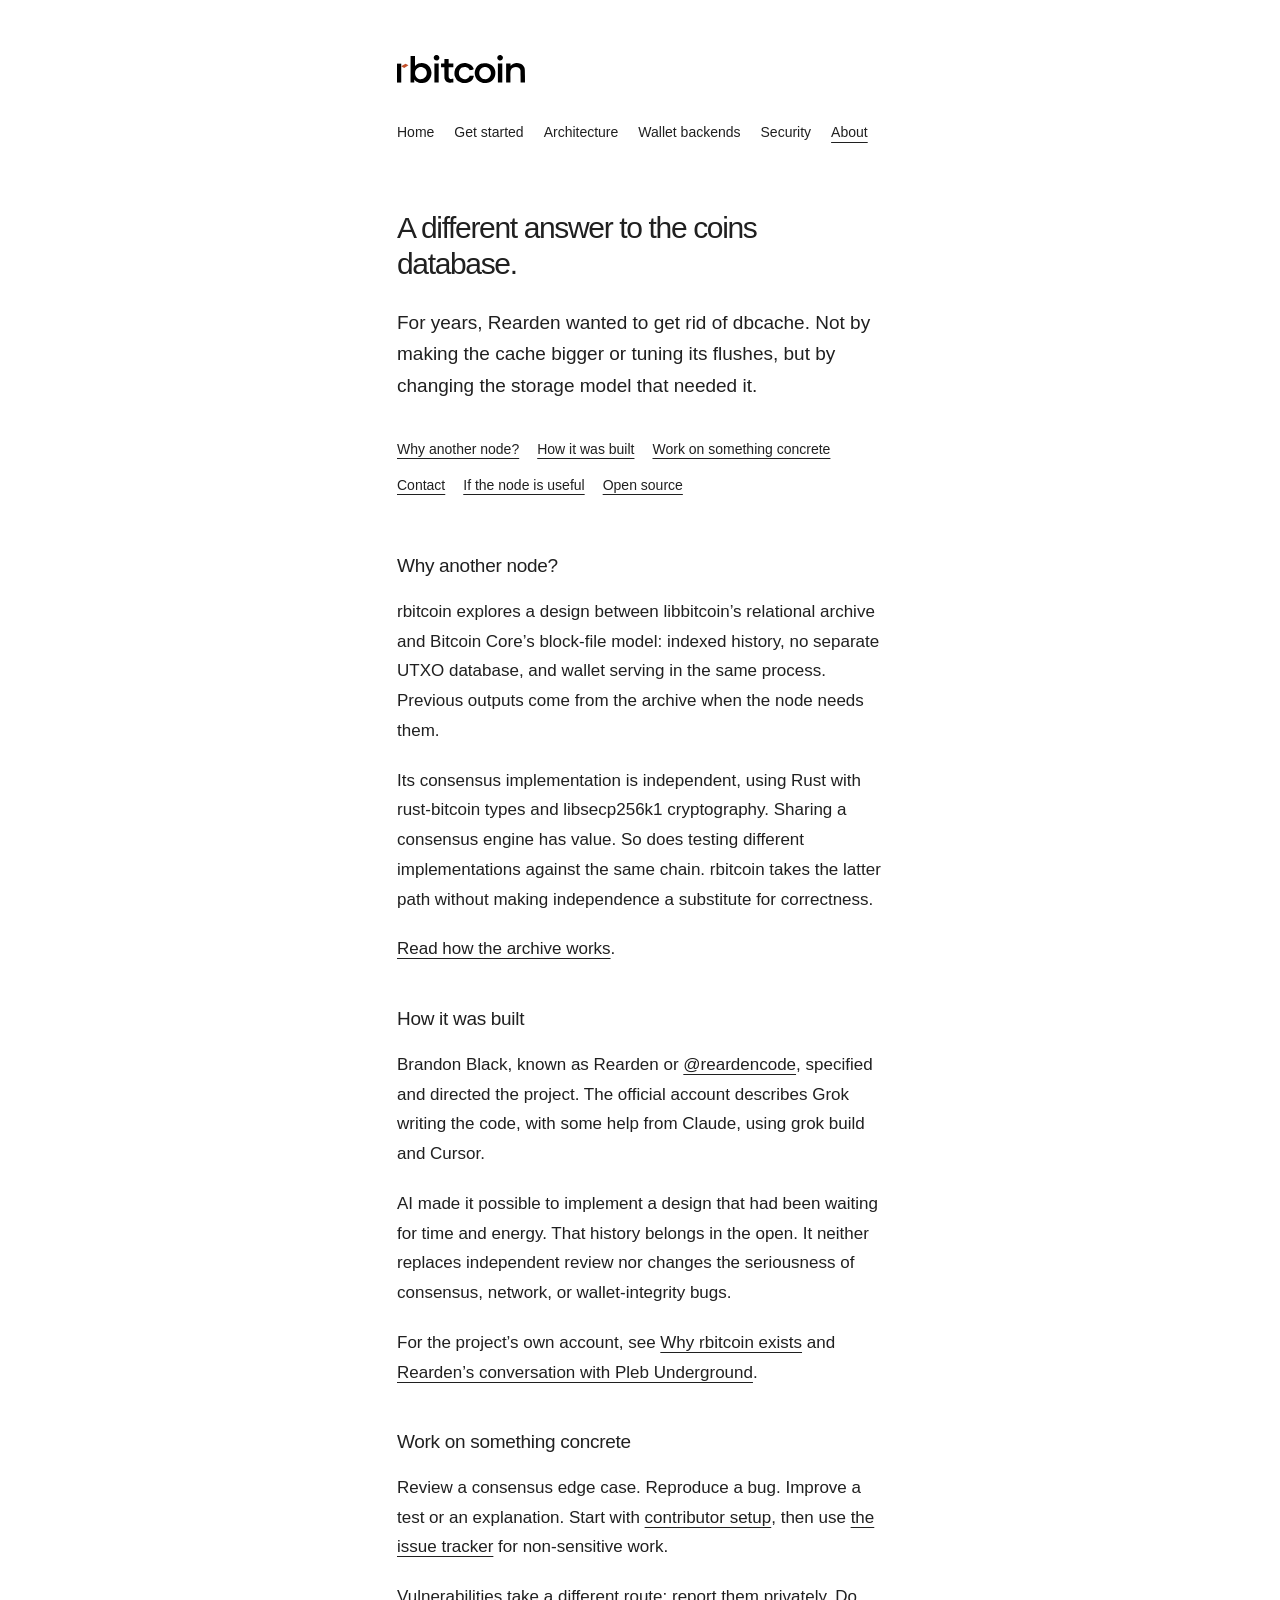
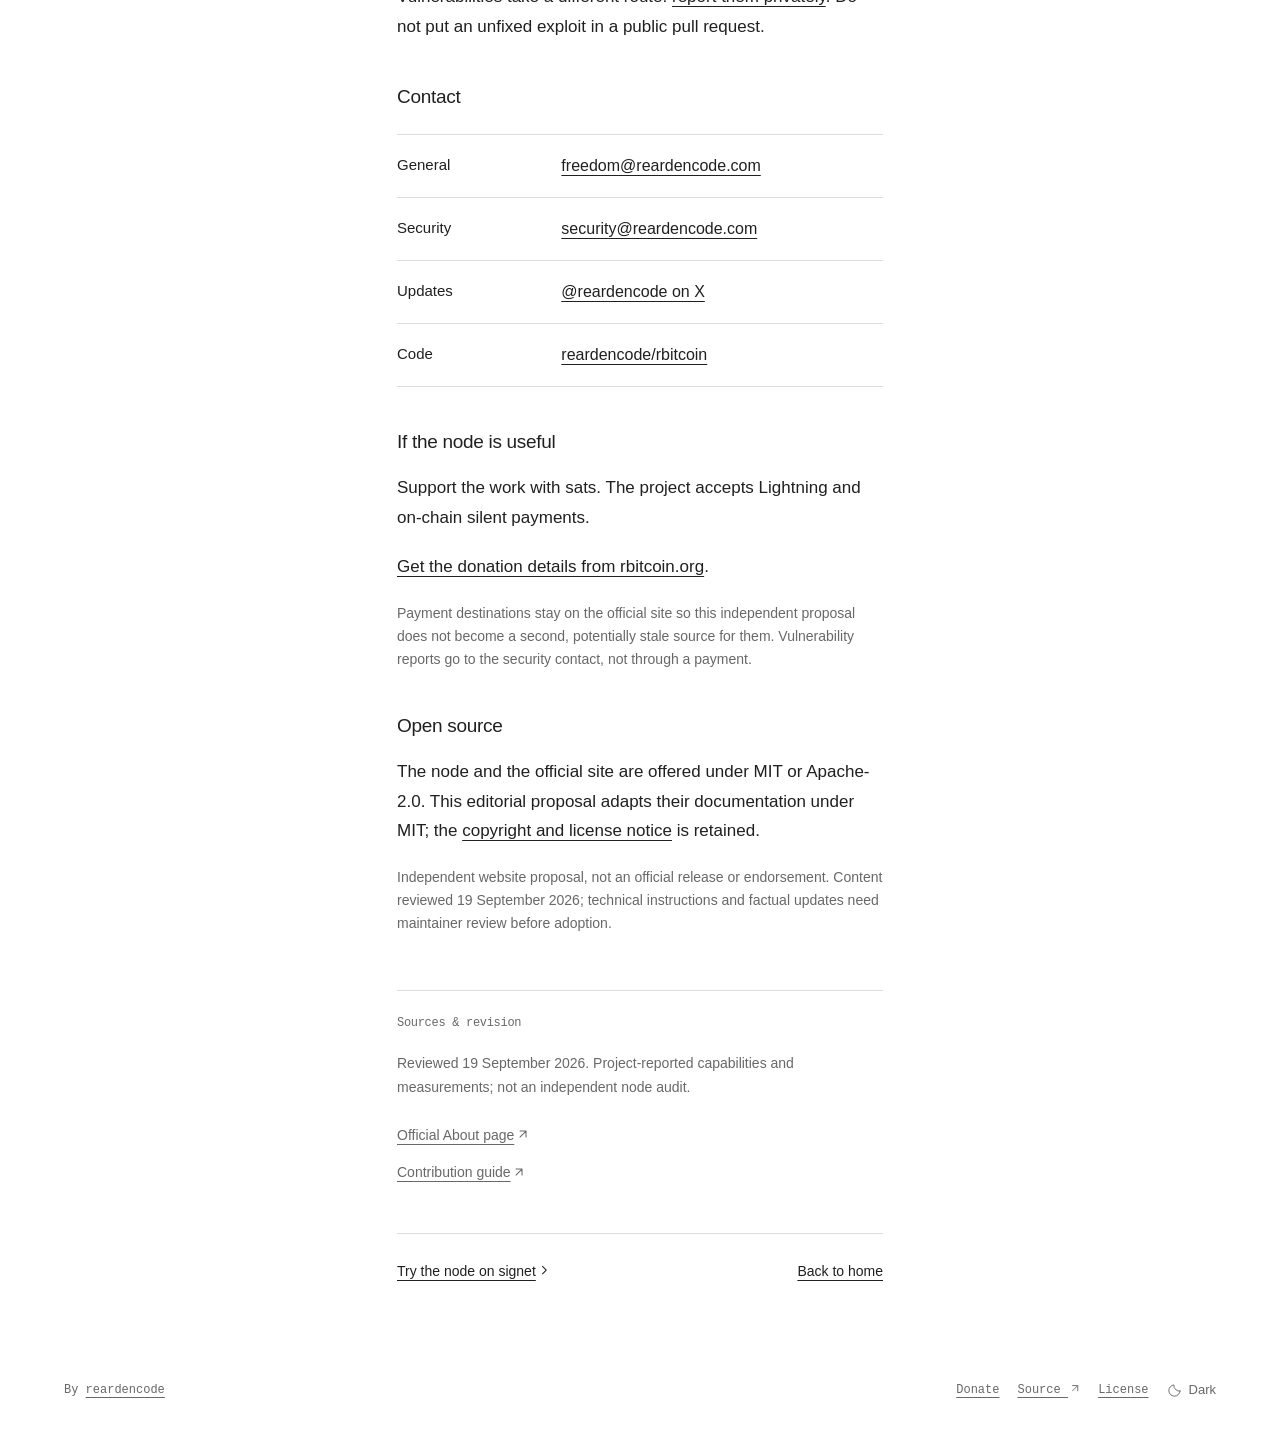
==== about/index.html @ 13a7b2bd "Add standalone rbitcoin Essential website" ====
<!doctype html><html lang="en"><head><meta charset="utf-8"><meta name="viewport" content="width=device-width,initial-scale=1"><title>About — rbitcoin</title><meta name="description" content="The reason for another node, the people behind it, and ways to contribute."><meta name="robots" content="noindex,nofollow"><meta name="theme-color" content="#ffffff"><link rel="icon" type="image/svg+xml" href="data:image/svg+xml,%3Csvg xmlns='http://www.w3.org/2000/svg' viewBox='0 0 64 64'%3E%3Crect width='64' height='64' fill='white'/%3E%3Ctext x='18' y='47' font-family='Arial' font-size='48' fill='%231d1d1b'%3Er%3C/text%3E%3C/svg%3E"><script src="../assets/theme.js?v=icon-theme"></script><link rel="stylesheet" href="../assets/site.css?v=icon-theme"></head><body class="site essential-site reading-page"><a class="skip" href="#main">Skip to content</a><div class="chapter-grid"><header class="chapter-sidebar"><a class="chapter-brand" href="../index.html"><img class="wordmark wordmark-light" src="../assets/wordmark-light.svg?v=orange" width="2370" height="526" alt="rbitcoin"><img class="wordmark wordmark-dark" src="../assets/wordmark-dark.svg?v=orange" width="2370" height="526" alt="rbitcoin"></a><nav class="chapter-nav" aria-label="Site"><a href="../index.html">Home</a><a href="../get-started/index.html"><span>01</span>Get started</a><a href="../architecture/index.html"><span>02</span>Architecture</a><a href="../wallets/index.html"><span>03</span>Wallet backends</a><a href="../security/index.html"><span>04</span>Security</a><a href="index.html" aria-current="page"><span>05</span>About</a></nav></header><main class="chapter" id="main"><header class="chapter-title"><p class="chapter-kicker">05 / About</p><h1>A different answer to the coins database.</h1><p class="chapter-intro">For years, Rearden wanted to get rid of dbcache. Not by making the cache bigger or tuning its flushes, but by changing the storage model that needed it.</p></header><nav class="chapter-contents" aria-label="On this page"><a href="#why">Why another node?</a><a href="#authorship">How it was built</a><a href="#contribute">Work on something concrete</a><a href="#contact">Contact</a><a href="#donate">If the node is useful</a><a href="#license">Open source</a></nav><section id="why"><h2>Why another node?</h2><p>rbitcoin explores a design between libbitcoin’s relational archive and Bitcoin Core’s block-file model: indexed history, no separate UTXO database, and wallet serving in the same process. Previous outputs come from the archive when the node needs them.</p><p>Its consensus implementation is independent, using Rust with rust-bitcoin types and libsecp256k1 cryptography. Sharing a consensus engine has value. So does testing different implementations against the same chain. rbitcoin takes the latter path without making independence a substitute for correctness.</p><p><a href="../architecture/index.html">Read how the archive works</a>.</p></section><section id="authorship"><h2>How it was built</h2><p>Brandon Black, known as Rearden or <a href="https://x.com/reardencode">@reardencode</a>, specified and directed the project. The official account describes Grok writing the code, with some help from Claude, using grok build and Cursor.</p><p>AI made it possible to implement a design that had been waiting for time and energy. That history belongs in the open. It neither replaces independent review nor changes the seriousness of consensus, network, or wallet-integrity bugs.</p><p>For the project’s own account, see <a href="https://rbitcoin.org/about/index.html">Why rbitcoin exists</a> and <a href="https://x.com/PlebUnderground/status/2095904882398265361">Rearden’s conversation with Pleb Underground</a>.</p></section><section id="contribute"><h2>Work on something concrete</h2><p>Review a consensus edge case. Reproduce a bug. Improve a test or an explanation. Start with <a href="https://github.com/reardencode/rbitcoin/blob/master/CONTRIBUTING.md">contributor setup</a>, then use <a href="https://github.com/reardencode/rbitcoin/issues">the issue tracker</a> for non-sensitive work.</p><p>Vulnerabilities take a different route: <a href="../security/index.html#report">report them privately</a>. Do not put an unfixed exploit in a public pull request.</p></section><section id="contact"><h2>Contact</h2><dl class="fact-list"><div><dt>General</dt><dd><a href="mailto:freedom@reardencode.com">freedom@reardencode.com</a></dd></div><div><dt>Security</dt><dd><a href="mailto:security@reardencode.com">security@reardencode.com</a></dd></div><div><dt>Updates</dt><dd><a href="https://x.com/reardencode">@reardencode on X</a></dd></div><div><dt>Code</dt><dd><a href="https://github.com/reardencode/rbitcoin">reardencode/rbitcoin</a></dd></div></dl></section><section id="donate"><h2>If the node is useful</h2><p>Support the work with sats. The project accepts Lightning and on-chain silent payments.</p><p><a href="https://rbitcoin.org/about/index.html#donate">Get the donation details from rbitcoin.org</a>.</p><p class="annotation">Payment destinations stay on the official site so this independent proposal does not become a second, potentially stale source for them. Vulnerability reports go to the security contact, not through a payment.</p></section><section id="license"><h2>Open source</h2><p>The node and the official site are offered under MIT or Apache-2.0. This editorial proposal adapts their documentation under MIT; the <a href="../NOTICE.txt">copyright and license notice</a> is retained.</p><p class="annotation">Independent website proposal, not an official release or endorsement. Content reviewed 19 September 2026; technical instructions and factual updates need maintainer review before adoption.</p></section><aside class="chapter-sources" aria-label="Sources"><h2>Sources &amp; revision</h2><p>Reviewed 19 September 2026. Project-reported capabilities and measurements; not an independent node audit.</p><ul><li><a href="https://rbitcoin.org/about/index.html">Official About page<svg class="link-icon" xmlns="http://www.w3.org/2000/svg" viewBox="0 0 16 16" width="12" height="12" fill="none" stroke="currentColor" stroke-width="1.4" stroke-linecap="round" stroke-linejoin="round" aria-hidden="true" focusable="false"><path d="M4 12 12 4M4 4h8v8"/></svg></a></li><li><a href="https://github.com/reardencode/rbitcoin/blob/master/CONTRIBUTING.md">Contribution guide<svg class="link-icon" xmlns="http://www.w3.org/2000/svg" viewBox="0 0 16 16" width="12" height="12" fill="none" stroke="currentColor" stroke-width="1.4" stroke-linecap="round" stroke-linejoin="round" aria-hidden="true" focusable="false"><path d="M4 12 12 4M4 4h8v8"/></svg></a></li></ul></aside><nav class="chapter-next" aria-label="Continue reading"><a href="../get-started/index.html">Try the node on signet<svg class="link-icon" xmlns="http://www.w3.org/2000/svg" viewBox="0 0 16 16" width="12" height="12" fill="none" stroke="currentColor" stroke-width="1.4" stroke-linecap="round" stroke-linejoin="round" aria-hidden="true" focusable="false"><path d="m6 3 5 5-5 5"/></svg></a><a href="../index.html">Back to home</a></nav></main></div><footer class="site-colophon"><span>By <a href="https://x.com/reardencode">reardencode</a></span><nav aria-label="Project information"><a href="index.html#donate">Donate</a><a href="https://github.com/reardencode/rbitcoin">Source <svg class="link-icon" xmlns="http://www.w3.org/2000/svg" viewBox="0 0 16 16" width="12" height="12" fill="none" stroke="currentColor" stroke-width="1.4" stroke-linecap="round" stroke-linejoin="round" aria-hidden="true" focusable="false"><path d="M4 12 12 4M4 4h8v8"/></svg></a><a href="../NOTICE.txt">License</a><button class="theme-toggle" type="button" aria-label="Switch color theme" hidden><svg class="theme-moon" viewBox="0 0 24 24" fill="none" stroke="currentColor" stroke-width="1.5" stroke-linecap="round" stroke-linejoin="round" aria-hidden="true"><path d="M20.9 13A9 9 0 0 1 11 3.1 9 9 0 1 0 20.9 13Z"/></svg><svg class="theme-sun" viewBox="0 0 24 24" fill="none" stroke="currentColor" stroke-width="1.5" stroke-linecap="round" aria-hidden="true"><circle cx="12" cy="12" r="4"/><path d="M12 2v2m0 16v2M2 12h2m16 0h2M4.93 4.93l1.42 1.42m11.3 11.3 1.42 1.42M4.93 19.07l1.42-1.42m11.3-11.3 1.42-1.42"/></svg><span>Dark</span></button></nav></footer></body></html>
---- assets/site.css ----
/* Essential: original typography, responsive layout, and reading styles. */


* {
  box-sizing: border-box
}

html {
  scroll-padding-top: 30px
}

body {
  margin: 0;
  background: var(--paper);
  color: var(--ink);
  font-size: 19px;
  line-height: 1.65
}

a {
  color: inherit;
  text-decoration-thickness: 1px;
  text-underline-offset: 4px
}

a:hover {
  color: var(--accent)
}

a:focus-visible,button:focus-visible,summary:focus-visible {
  outline: 2px solid var(--accent);
  outline-offset: 5px
}

button {
  font: inherit;
  color: inherit;
  cursor: pointer
}

h1,h2,h3,p,figure,pre,dl {
  margin: 0
}

h1,h2,h3 {
  font-weight: 400
}

p+p {
  margin-top: 1.2em
}

h2,h3,[id] {
  scroll-margin-top: 30px
}

::selection {
  background: var(--selection-bg);
  color: var(--selection-ink)
}

.skip {
  position: fixed;
  top: 0;
  left: 20px;
  padding: 10px 20px;
  transform: translateY(-150%);
  background: var(--ink);
  color: var(--paper);
  z-index: 9
}

.skip:focus {
  transform: none
}

.code {
  font-family: var(--mono);
  font-size: .8em;
  overflow-wrap: anywhere
}

pre {
  font: 12px/1.9 var(--mono);
  white-space: pre-wrap;
  overflow-wrap: anywhere
}

summary {
  cursor: pointer
}

footer a {
  display: inline-block;
  padding: 3px 0
}

.source-note {
  font: 12px/1.7 var(--sans);
  color: var(--muted)
}

@media(prefers-reduced-motion:no-preference){

a,button,summary {
  transition: color 120ms ease-out,border-color 120ms ease-out,background-color 120ms ease-out
}
}

@media(max-width:700px){

body {
  font-size: 18px
}
}

@media print{

body {
  background: white!important;
  color: black!important;
  font-size: 11pt!important
}

.skip {
  display: none!important
}

a {
  color: inherit!important
}

h1,h2,h3 {
  break-after: avoid
}

figure,pre {
  break-inside: avoid
}

details {
  display: block
}

details>* {
  display: block!important
}

details::details-content {
  content-visibility: visible!important;
  display: block!important
}

details summary {
  list-style: none
}

footer {
  break-inside: avoid
}

a[href^='https://github.com'] {
  text-decoration: underline
}

* {
  box-shadow: none!important;
  position: static!important
}
}

:root {
  --paper: #fff;
  --ink: #202020;
  --muted: #686868;
  --line: #e0e0e0;
  --accent: #202020;
  --rule: #deded8;
  --selection-bg: #222;
  --selection-ink: #fff;
  color-scheme: light;
  --sans: Arial,Helvetica,sans-serif;
  --mono: 'SFMono-Regular',Consolas,'Liberation Mono',monospace
}

body {
  font-family: Arial,Helvetica,sans-serif;
  font-size: 19px;
  line-height: 1.65
}

.essential {
  max-width: 566px;
  margin: 105px auto 75px;
  padding: 0 24px
}

.essential h1 {
  font-size: 38px;
  line-height: 1.1;
  letter-spacing: -1.8px;
  font-weight: 600;
  margin-bottom: 40px
}

.essential h1 a {
  text-decoration: none
}

.essential .opening {
  font-size: 24px;
  letter-spacing: -.5px;
  line-height: 1.5;
  margin-bottom: 20px
}

.essential p {
  margin-top: 0;
  margin-bottom: 23px
}

.essential .links {
  margin-top: 30px;
  margin-bottom: 58px;
  display: flex;
  gap: 26px;
  font-size: 15px
}

.essential h2 {
  font-size: 12px;
  line-height: 1.5;
  font-weight: 600;
  margin: 0 0 15px;
  letter-spacing: .015em
}

.essential section {
  margin-top: 40px
}

.essential .small {
  font-size: 15px;
  line-height: 1.8;
  color: var(--muted)
}

.essential .small a {
  color: var(--ink)
}

.essential pre {
  margin: 17px 0 15px;
  font-size: 11px;
  line-height: 1.85
}

.essential footer {
  border-top: 1px solid var(--line);
  margin-top: 55px;
  padding-top: 17px;
  font-size: 11px;
  line-height: 1.8;
  color: var(--muted)
}

.essential footer a {
  color: var(--ink)
}

.essential .inline-code {
  font-family: var(--mono);
  font-size: .83em
}

@media(max-width:700px){

.essential {
  margin-top: 68px;
  margin-bottom: 40px;
  padding: 0 27px;
  max-width: 570px
}

.essential h1 {
  font-size: 35px;
  margin-bottom: 32px
}

.essential .opening {
  font-size: 23px
}

.essential .links {
  margin-bottom: 43px
}

.essential p {
  font-size: 18px
}

.essential .small {
  font-size: 14px
}

.essential pre {
  font-size: 10px
}

.essential section {
  margin-top: 34px
}

.essential footer {
  margin-top: 42px
}
}

@media print{

.essential {
  margin: 20px auto;
  padding: 0;
  max-width: 36em
}

.essential h1 {
  font-size: 25pt
}

.essential .opening {
  font-size: 15pt
}

.essential section {
  margin-top: 20px
}

.essential .links {
  margin-bottom: 25px
}

.essential footer {
  margin-top: 30px
}
}

.link-icon {
  display: inline-block;
  width: .86em;
  height: .86em;
  vertical-align: -.03em;
  margin-left: .16em;
  flex: none;
  overflow: visible;
  pointer-events: none
}


.site a {
  overflow-wrap: anywhere
}

.site code {
  font-family: var(--mono);
  font-size: .87em;
  overflow-wrap: anywhere
}

.site-colophon {
  display: flex;
  align-items: baseline;
  justify-content: space-between;
  gap: 20px;
  max-width: 1296px;
  margin: 40px auto 0;
  padding: 0 clamp(24px,5vw,72px);
  width: 100%;
  font: 12px/1.7 var(--mono);
  color: var(--muted)
}

.site-colophon nav {
  display: flex;
  gap: 18px;
  flex-wrap: wrap
}

.site-colophon a {
  display: inline-block;
  padding: 5px 0
}

.essential-site .essential {
  margin-top: 105px
}

.essential-site .essential .site-colophon {
  padding: 17px 0 0;
  max-width: none;
  margin: 50px 0 0
}

.essential-site .essential h2 {
  font-size: 14px
}

.essential-site .essential .small {
  font-size: 15px
}

.essential-site ::selection {
  background: var(--selection-bg);
  color: var(--selection-ink)
}

.chapter-grid {
  width: min(1280px,100%);
  margin: 0 auto;
  padding: 85px clamp(24px,5vw,72px) 40px;
  display: grid;
  grid-template-columns: minmax(170px,.8fr) minmax(0,2fr);
  gap: 10%
}

.chapter-sidebar {
  align-self: start
}

.chapter-brand {
  display: inline-block;
  font: 500 22px/1.2 var(--sans);
  letter-spacing: -1.5px;
  text-decoration: none;
  padding: 0 0 24px;
  color: var(--ink)!important
}

.chapter-nav {
  display: flex;
  flex-direction: column;
  align-items: flex-start;
  gap: 8px;
  font: 14px/1.5 var(--mono)
}

.chapter-nav a {
  padding: 5px 0;
  text-decoration: none
}

.chapter-nav a:hover,.chapter-nav a[aria-current] {
  text-decoration: underline;
  text-underline-offset: 5px
}

.chapter-nav span {
  display: inline-block;
  min-width: 28px;
  color: var(--muted);
  font-size: 12px
}

.chapter {
  min-width: 0;
  max-width: 690px;
  font: 17px/1.75 var(--sans)
}

.chapter-title {
  margin-bottom: 35px
}

.chapter-kicker {
  font: 12px/1.6 var(--mono);
  color: var(--muted);
  margin-bottom: 18px!important
}

.chapter h1 {
  font-size: 34px;
  line-height: 1.22;
  letter-spacing: -1.35px;
  font-weight: 400;
  margin: 0 0 24px
}

.chapter-intro {
  font-size: 19px;
  line-height: 1.65
}

.chapter p {
  margin: 0 0 20px
}

.chapter p:last-child {
  margin-bottom: 0
}

.chapter section {
  margin: 42px 0 0;
  scroll-margin-top: 30px
}

.chapter h2 {
  font-size: 19px;
  line-height: 1.4;
  font-weight: 500;
  margin: 0 0 17px;
  letter-spacing: -.3px
}

.chapter-contents {
  display: flex;
  flex-wrap: wrap;
  gap: 8px 20px;
  padding: 20px 0;
  border-top: 1px solid var(--rule);
  border-bottom: 1px solid var(--rule);
  font: 14px/1.55 var(--sans)
}

.chapter-contents a {
  padding: 3px 0
}

.chapter .annotation {
  font: 14px/1.65 var(--sans);
  color: var(--muted)
}

.chapter pre {
  margin: 23px 0;
  padding: 17px 0 17px 20px;
  border-left: 1px solid var(--rule);
  font: 14px/1.8 var(--mono);
  white-space: pre-wrap;
  overflow-wrap: anywhere
}

.chapter pre code {
  font: inherit
}

.fact-list {
  margin: 24px 0
}

.fact-list>div {
  display: grid;
  grid-template-columns: minmax(110px,.65fr) minmax(0,1.5fr);
  gap: 25px;
  padding: 17px 0;
  border-top: 1px solid var(--rule)
}

.fact-list>div:last-child {
  border-bottom: 1px solid var(--rule)
}

.fact-list dt {
  font-size: 15px;
  font-weight: 500
}

.fact-list dd {
  margin: 0;
  font-size: 16px
}

.chapter table {
  width: 100%;
  border-collapse: collapse;
  margin: 24px 0;
  table-layout: fixed;
  font-size: 15px;
  line-height: 1.6
}

.chapter caption {
  text-align: left;
  font: 12px/1.6 var(--mono);
  color: var(--muted);
  margin-bottom: 15px
}

.chapter th,.chapter td {
  text-align: left;
  vertical-align: top;
  border-bottom: 1px solid var(--rule);
  padding: 14px 12px 14px 0;
  overflow-wrap: anywhere
}

.chapter th {
  font-weight: 500
}

.chapter th:first-child {
  width: 34%
}

.chapter-sources {
  margin-top: 55px;
  padding-top: 23px;
  border-top: 1px solid var(--rule);
  font-size: 14px;
  color: var(--muted)
}

.chapter-sources h2 {
  font: 12px/1.6 var(--mono)
}

.chapter-sources ul {
  list-style: none;
  margin: 12px 0 0;
  padding: 0
}

.chapter-sources li {
  margin: 7px 0
}

.chapter-sources a {
  padding: 3px 0;
  display: inline-block
}

.chapter-next {
  display: flex;
  align-items: baseline;
  justify-content: space-between;
  flex-wrap: wrap;
  gap: 20px;
  margin-top: 45px;
  padding-top: 20px;
  border-top: 1px solid var(--rule);
  font-size: 14px
}

.chapter-next a {
  padding: 5px 0
}

.essential-site.reading-page .chapter-grid {
  display: block;
  max-width: 614px;
  padding-top: 55px
}

.essential-site.reading-page .chapter-sidebar {
  margin-bottom: 62px
}

.essential-site.reading-page .chapter-nav {
  flex-direction: row;
  flex-wrap: wrap;
  gap: 7px 20px;
  font-family: var(--sans)
}

.essential-site.reading-page .chapter-nav span {
  display: none
}

.essential-site.reading-page .chapter-brand {
  font-size: 26px;
  font-weight: 600
}

.essential-site.reading-page .chapter h1 {
  font-size: 30px;
  font-weight: 500
}

.essential-site.reading-page .chapter-kicker {
  display: none
}

.essential-site.reading-page .chapter-contents {
  border: 0;
  padding: 0 0 12px;
  gap: 8px 18px
}

@media(max-width:800px){

.chapter-grid {
  grid-template-columns: minmax(140px,.7fr) minmax(0,2fr);
  gap: 30px
}

.chapter h1 {
  font-size: 29px
}
}

@media(max-width:650px){

.site-colophon {
  display: block
}

.site-colophon nav {
  margin-top: 8px
}

.essential-site .essential {
  margin-top: 65px
}

.essential-site .essential .links {
  flex-wrap: wrap
}

.chapter-grid {
  display: block;
  padding: 35px 27px
}

.chapter-sidebar {
  margin-bottom: 45px
}

.chapter-brand {
  padding-bottom: 20px
}

.chapter-nav {
  flex-direction: row;
  flex-wrap: wrap;
  gap: 6px 18px;
  font-size: 14px
}

.chapter-nav span {
  display: none
}

.chapter {
  padding-top: 0;
  font-size: 16px
}

.chapter h1 {
  font-size: 28px;
  letter-spacing: -1px
}

.chapter-intro {
  font-size: 18px
}

.essential-site.reading-page .chapter-grid {
  padding-top: 35px
}

.essential-site.reading-page .chapter-sidebar {
  margin-bottom: 42px
}

.chapter section {
  margin-top: 36px
}

.fact-list>div {
  grid-template-columns: minmax(0,1fr);
  gap: 8px
}

.chapter pre {
  padding-left: 12px;
  font-size: 13px
}

.chapter-contents {
  display: block
}

.chapter-contents a {
  display: block;
  padding: 6px 0
}

.chapter table {
  font-size: 14px
}

.chapter th:first-child {
  width: 38%
}
}

@media print{

.chapter-nav,.chapter-contents,.chapter-next,.site-colophon {
  display: none!important
}

.chapter-grid {
  display: block!important;
  padding: 0!important;
  margin: 0;
  max-width: none;
  width: 100%
}

.chapter-sidebar {
  margin: 0 0 20px
}

.chapter-brand {
  padding: 0
}

.chapter {
  padding: 0;
  max-width: none;
  font-size: 11pt
}

.chapter h1 {
  font-size: 24pt!important
}

.chapter-intro {
  font-size: 12pt
}

.chapter section {
  break-inside: auto;
  margin-top: 25px
}

.chapter h2 {
  break-after: avoid
}

.chapter table {
  font-size: 10pt
}

.chapter tr,.fact-list>div {
  break-inside: avoid
}

.chapter pre {
  font-size: 9pt
}
}

.site > .site-colophon {
  padding-bottom: 40px;
}

/* Theme follows the system until the reader makes a choice. */
:root[data-theme="dark"] {
  --paper: #171818;
  --ink: #e9e8e4;
  --muted: #aaa9a4;
  --line: #3b3d3c;
  --rule: #3b3d3c;
  --accent: #fff;
  --selection-bg: #deddd7;
  --selection-ink: #171818;
  color-scheme: dark;
}

@media (prefers-color-scheme: dark) {
  :root:not([data-theme="light"]) {
  --paper: #171818;
  --ink: #e9e8e4;
  --muted: #aaa9a4;
  --line: #3b3d3c;
  --rule: #3b3d3c;
  --accent: #fff;
  --selection-bg: #deddd7;
  --selection-ink: #171818;
  color-scheme: dark;
  }
}

/* Quiet, keyboard-accessible control in the footer. */
.theme-toggle {
  display: inline-flex;
  align-items: center;
  justify-content: center;
  gap: 7px;
  min-height: 44px;
  padding: 8px 0;
  border: 0;
  border-radius: 0;
  background: transparent;
  color: var(--muted);
  font: 13px/1.4 var(--sans);
}
.theme-toggle[hidden] { display: none; }
.theme-toggle:hover { color: var(--ink); }
.theme-toggle { cursor: pointer; }
.theme-toggle svg { width: 15px; height: 15px; flex: none; }
.theme-toggle .theme-sun { display: none; }
[data-theme="dark"] .theme-toggle .theme-sun { display: block; }
[data-theme="dark"] .theme-toggle .theme-moon { display: none; }
@media print {
  :root, :root[data-theme], :root:not([data-theme="light"]) {
    --paper: #fff !important;
    --ink: #202020 !important;
    --muted: #686868 !important;
    --line: #e0e0e0 !important;
    --rule: #deded8 !important;
    --accent: #202020 !important;
    color-scheme: light !important;
  }
  .theme-toggle { display: none !important; }
}

/* Original supplied SVG variants, selected with the page theme. */
.wordmark { display: block; width: 180px; max-width: 100%; height: auto; }
.chapter-brand .wordmark { width: 128px; }
.site-colophon nav { align-items: center; }
.wordmark-dark { display: none; }
:root[data-theme="dark"] .wordmark-light { display: none; }
:root[data-theme="dark"] .wordmark-dark { display: block; }
@media (prefers-color-scheme: dark) {
  :root:not([data-theme="light"]) .wordmark-light { display: none; }
  :root:not([data-theme="light"]) .wordmark-dark { display: block; }
}
@media print {
  .wordmark-light { display: block !important; }
  .wordmark-dark { display: none !important; }
}
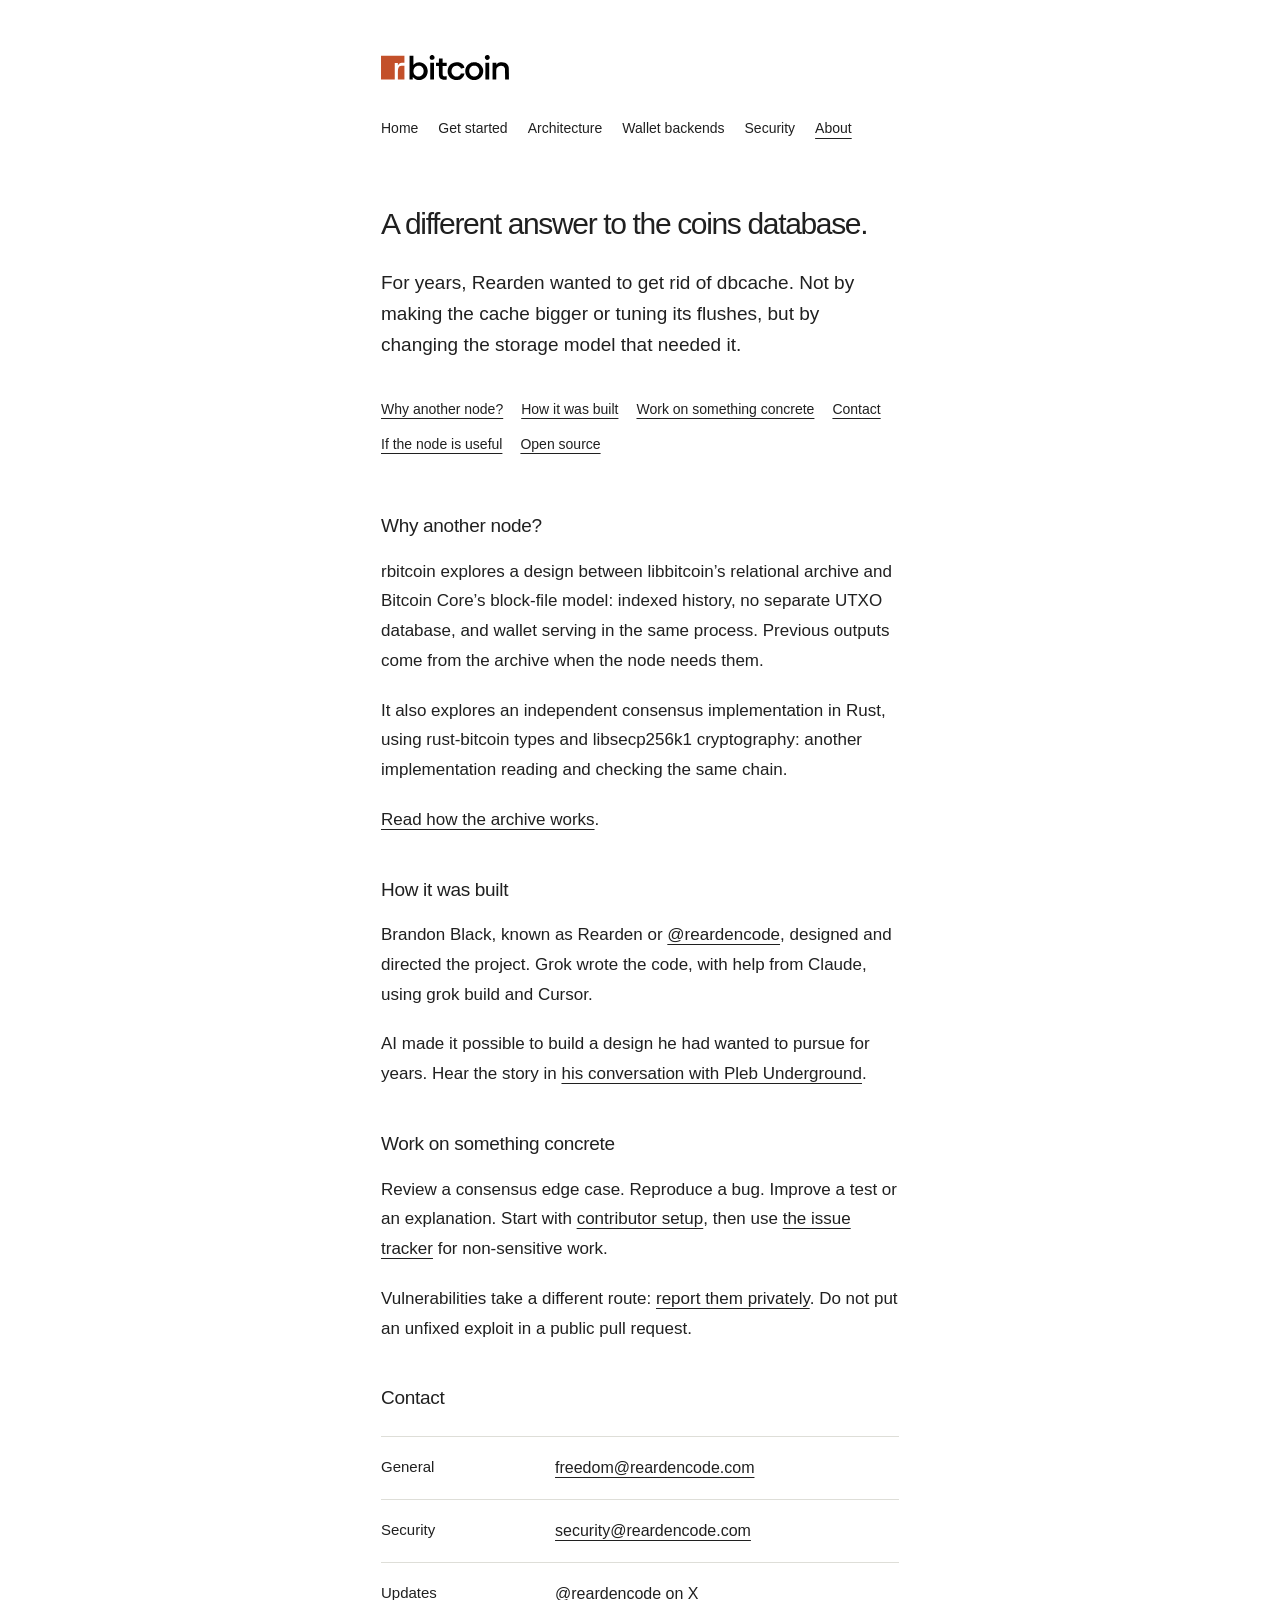
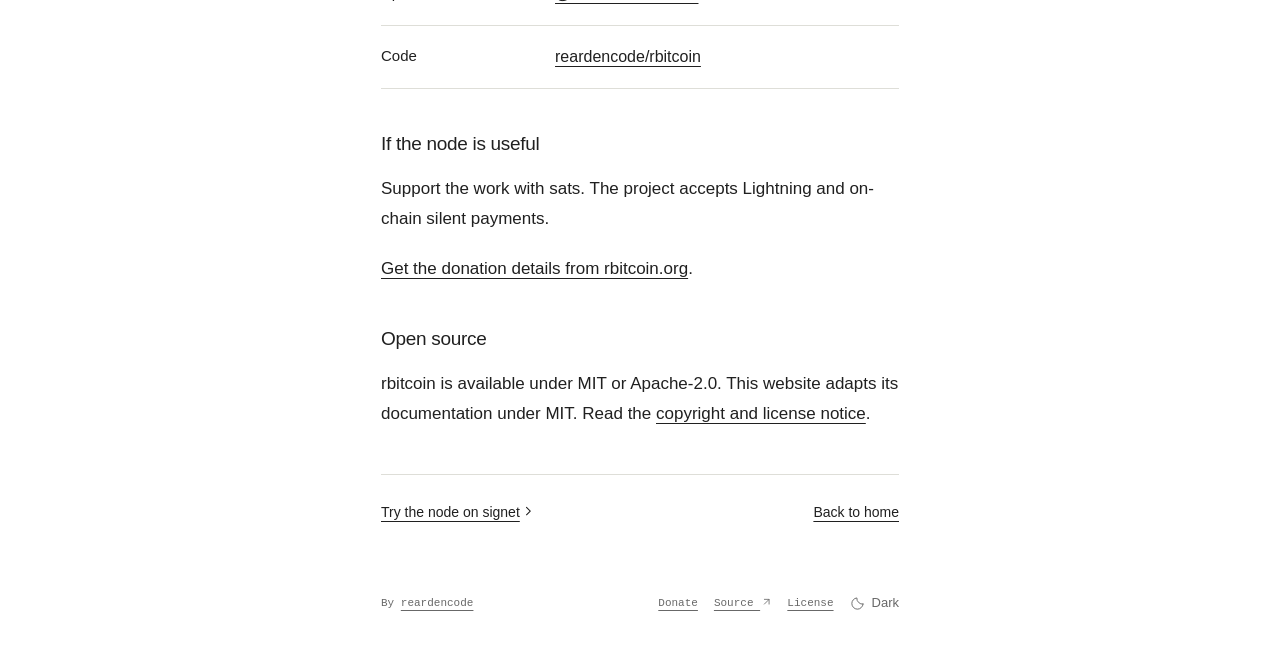
==== commit 08ab0c3f: "Refine Essential content, logos, and reading layouts" ====
--- a/about/index.html
+++ b/about/index.html
@@ -1 +1 @@
-<!doctype html><html lang="en"><head><meta charset="utf-8"><meta name="viewport" content="width=device-width,initial-scale=1"><title>About — rbitcoin</title><meta name="description" content="The reason for another node, the people behind it, and ways to contribute."><meta name="robots" content="noindex,nofollow"><meta name="theme-color" content="#ffffff"><link rel="icon" type="image/svg+xml" href="data:image/svg+xml,%3Csvg xmlns='http://www.w3.org/2000/svg' viewBox='0 0 64 64'%3E%3Crect width='64' height='64' fill='white'/%3E%3Ctext x='18' y='47' font-family='Arial' font-size='48' fill='%231d1d1b'%3Er%3C/text%3E%3C/svg%3E"><script src="../assets/theme.js?v=icon-theme"></script><link rel="stylesheet" href="../assets/site.css?v=icon-theme"></head><body class="site essential-site reading-page"><a class="skip" href="#main">Skip to content</a><div class="chapter-grid"><header class="chapter-sidebar"><a class="chapter-brand" href="../index.html"><img class="wordmark wordmark-light" src="../assets/wordmark-light.svg?v=orange" width="2370" height="526" alt="rbitcoin"><img class="wordmark wordmark-dark" src="../assets/wordmark-dark.svg?v=orange" width="2370" height="526" alt="rbitcoin"></a><nav class="chapter-nav" aria-label="Site"><a href="../index.html">Home</a><a href="../get-started/index.html"><span>01</span>Get started</a><a href="../architecture/index.html"><span>02</span>Architecture</a><a href="../wallets/index.html"><span>03</span>Wallet backends</a><a href="../security/index.html"><span>04</span>Security</a><a href="index.html" aria-current="page"><span>05</span>About</a></nav></header><main class="chapter" id="main"><header class="chapter-title"><p class="chapter-kicker">05 / About</p><h1>A different answer to the coins database.</h1><p class="chapter-intro">For years, Rearden wanted to get rid of dbcache. Not by making the cache bigger or tuning its flushes, but by changing the storage model that needed it.</p></header><nav class="chapter-contents" aria-label="On this page"><a href="#why">Why another node?</a><a href="#authorship">How it was built</a><a href="#contribute">Work on something concrete</a><a href="#contact">Contact</a><a href="#donate">If the node is useful</a><a href="#license">Open source</a></nav><section id="why"><h2>Why another node?</h2><p>rbitcoin explores a design between libbitcoin’s relational archive and Bitcoin Core’s block-file model: indexed history, no separate UTXO database, and wallet serving in the same process. Previous outputs come from the archive when the node needs them.</p><p>Its consensus implementation is independent, using Rust with rust-bitcoin types and libsecp256k1 cryptography. Sharing a consensus engine has value. So does testing different implementations against the same chain. rbitcoin takes the latter path without making independence a substitute for correctness.</p><p><a href="../architecture/index.html">Read how the archive works</a>.</p></section><section id="authorship"><h2>How it was built</h2><p>Brandon Black, known as Rearden or <a href="https://x.com/reardencode">@reardencode</a>, specified and directed the project. The official account describes Grok writing the code, with some help from Claude, using grok build and Cursor.</p><p>AI made it possible to implement a design that had been waiting for time and energy. That history belongs in the open. It neither replaces independent review nor changes the seriousness of consensus, network, or wallet-integrity bugs.</p><p>For the project’s own account, see <a href="https://rbitcoin.org/about/index.html">Why rbitcoin exists</a> and <a href="https://x.com/PlebUnderground/status/2095904882398265361">Rearden’s conversation with Pleb Underground</a>.</p></section><section id="contribute"><h2>Work on something concrete</h2><p>Review a consensus edge case. Reproduce a bug. Improve a test or an explanation. Start with <a href="https://github.com/reardencode/rbitcoin/blob/master/CONTRIBUTING.md">contributor setup</a>, then use <a href="https://github.com/reardencode/rbitcoin/issues">the issue tracker</a> for non-sensitive work.</p><p>Vulnerabilities take a different route: <a href="../security/index.html#report">report them privately</a>. Do not put an unfixed exploit in a public pull request.</p></section><section id="contact"><h2>Contact</h2><dl class="fact-list"><div><dt>General</dt><dd><a href="mailto:freedom@reardencode.com">freedom@reardencode.com</a></dd></div><div><dt>Security</dt><dd><a href="mailto:security@reardencode.com">security@reardencode.com</a></dd></div><div><dt>Updates</dt><dd><a href="https://x.com/reardencode">@reardencode on X</a></dd></div><div><dt>Code</dt><dd><a href="https://github.com/reardencode/rbitcoin">reardencode/rbitcoin</a></dd></div></dl></section><section id="donate"><h2>If the node is useful</h2><p>Support the work with sats. The project accepts Lightning and on-chain silent payments.</p><p><a href="https://rbitcoin.org/about/index.html#donate">Get the donation details from rbitcoin.org</a>.</p><p class="annotation">Payment destinations stay on the official site so this independent proposal does not become a second, potentially stale source for them. Vulnerability reports go to the security contact, not through a payment.</p></section><section id="license"><h2>Open source</h2><p>The node and the official site are offered under MIT or Apache-2.0. This editorial proposal adapts their documentation under MIT; the <a href="../NOTICE.txt">copyright and license notice</a> is retained.</p><p class="annotation">Independent website proposal, not an official release or endorsement. Content reviewed 19 September 2026; technical instructions and factual updates need maintainer review before adoption.</p></section><aside class="chapter-sources" aria-label="Sources"><h2>Sources &amp; revision</h2><p>Reviewed 19 September 2026. Project-reported capabilities and measurements; not an independent node audit.</p><ul><li><a href="https://rbitcoin.org/about/index.html">Official About page<svg class="link-icon" xmlns="http://www.w3.org/2000/svg" viewBox="0 0 16 16" width="12" height="12" fill="none" stroke="currentColor" stroke-width="1.4" stroke-linecap="round" stroke-linejoin="round" aria-hidden="true" focusable="false"><path d="M4 12 12 4M4 4h8v8"/></svg></a></li><li><a href="https://github.com/reardencode/rbitcoin/blob/master/CONTRIBUTING.md">Contribution guide<svg class="link-icon" xmlns="http://www.w3.org/2000/svg" viewBox="0 0 16 16" width="12" height="12" fill="none" stroke="currentColor" stroke-width="1.4" stroke-linecap="round" stroke-linejoin="round" aria-hidden="true" focusable="false"><path d="M4 12 12 4M4 4h8v8"/></svg></a></li></ul></aside><nav class="chapter-next" aria-label="Continue reading"><a href="../get-started/index.html">Try the node on signet<svg class="link-icon" xmlns="http://www.w3.org/2000/svg" viewBox="0 0 16 16" width="12" height="12" fill="none" stroke="currentColor" stroke-width="1.4" stroke-linecap="round" stroke-linejoin="round" aria-hidden="true" focusable="false"><path d="m6 3 5 5-5 5"/></svg></a><a href="../index.html">Back to home</a></nav></main></div><footer class="site-colophon"><span>By <a href="https://x.com/reardencode">reardencode</a></span><nav aria-label="Project information"><a href="index.html#donate">Donate</a><a href="https://github.com/reardencode/rbitcoin">Source <svg class="link-icon" xmlns="http://www.w3.org/2000/svg" viewBox="0 0 16 16" width="12" height="12" fill="none" stroke="currentColor" stroke-width="1.4" stroke-linecap="round" stroke-linejoin="round" aria-hidden="true" focusable="false"><path d="M4 12 12 4M4 4h8v8"/></svg></a><a href="../NOTICE.txt">License</a><button class="theme-toggle" type="button" aria-label="Switch color theme" hidden><svg class="theme-moon" viewBox="0 0 24 24" fill="none" stroke="currentColor" stroke-width="1.5" stroke-linecap="round" stroke-linejoin="round" aria-hidden="true"><path d="M20.9 13A9 9 0 0 1 11 3.1 9 9 0 1 0 20.9 13Z"/></svg><svg class="theme-sun" viewBox="0 0 24 24" fill="none" stroke="currentColor" stroke-width="1.5" stroke-linecap="round" aria-hidden="true"><circle cx="12" cy="12" r="4"/><path d="M12 2v2m0 16v2M2 12h2m16 0h2M4.93 4.93l1.42 1.42m11.3 11.3 1.42 1.42M4.93 19.07l1.42-1.42m11.3-11.3 1.42-1.42"/></svg><span>Dark</span></button></nav></footer></body></html>
+<!doctype html><html lang="en"><head><meta charset="utf-8"><meta name="viewport" content="width=device-width,initial-scale=1"><title>About — rbitcoin</title><meta name="description" content="The reason for another node, the people behind it, and ways to contribute."><meta name="robots" content="noindex,nofollow"><meta name="theme-color" content="#ffffff"><link rel="icon" type="image/svg+xml" href="data:image/svg+xml,%3Csvg xmlns='http://www.w3.org/2000/svg' viewBox='0 0 64 64'%3E%3Crect width='64' height='64' fill='white'/%3E%3Ctext x='18' y='47' font-family='Arial' font-size='48' fill='%231d1d1b'%3Er%3C/text%3E%3C/svg%3E"><script src="../assets/theme.js?v=icon-theme"></script><link rel="stylesheet" href="../assets/site.css?v=visual-balance"></head><body class="site essential-site reading-page"><a class="skip" href="#main">Skip to content</a><div class="chapter-grid"><header class="chapter-sidebar"><a class="chapter-brand" href="../index.html"><img class="wordmark wordmark-light" src="../assets/wordmark-light.svg?v=updated-logo" width="2728" height="526" alt="rbitcoin"><img class="wordmark wordmark-dark" src="../assets/wordmark-dark.svg?v=updated-logo" width="2728" height="526" alt="rbitcoin"></a><nav class="chapter-nav" aria-label="Site"><a href="../index.html">Home</a><a href="../get-started/index.html"><span>01</span>Get started</a><a href="../architecture/index.html"><span>02</span>Architecture</a><a href="../wallets/index.html"><span>03</span>Wallet backends</a><a href="../security/index.html"><span>04</span>Security</a><a href="index.html" aria-current="page"><span>05</span>About</a></nav></header><main class="chapter" id="main"><header class="chapter-title"><p class="chapter-kicker">05 / About</p><h1>A different answer to the coins database.</h1><p class="chapter-intro">For years, Rearden wanted to get rid of dbcache. Not by making the cache bigger or tuning its flushes, but by changing the storage model that needed it.</p></header><nav class="chapter-contents" aria-label="On this page"><a href="#why">Why another node?</a><a href="#authorship">How it was built</a><a href="#contribute">Work on something concrete</a><a href="#contact">Contact</a><a href="#donate">If the node is useful</a><a href="#license">Open source</a></nav><section id="why"><h2>Why another node?</h2><p>rbitcoin explores a design between libbitcoin’s relational archive and Bitcoin Core’s block-file model: indexed history, no separate UTXO database, and wallet serving in the same process. Previous outputs come from the archive when the node needs them.</p><p>It also explores an independent consensus implementation in Rust, using rust-bitcoin types and libsecp256k1 cryptography: another implementation reading and checking the same chain.</p><p><a href="../architecture/index.html">Read how the archive works</a>.</p></section><section id="authorship"><h2>How it was built</h2><p>Brandon Black, known as Rearden or <a href="https://x.com/reardencode">@reardencode</a>, designed and directed the project. Grok wrote the code, with help from Claude, using grok build and Cursor.</p><p>AI made it possible to build a design he had wanted to pursue for years. Hear the story in <a href="https://x.com/PlebUnderground/status/2095904882398265361">his conversation with Pleb Underground</a>.</p></section><section id="contribute"><h2>Work on something concrete</h2><p>Review a consensus edge case. Reproduce a bug. Improve a test or an explanation. Start with <a href="https://github.com/reardencode/rbitcoin/blob/master/CONTRIBUTING.md">contributor setup</a>, then use <a href="https://github.com/reardencode/rbitcoin/issues">the issue tracker</a> for non-sensitive work.</p><p>Vulnerabilities take a different route: <a href="../security/index.html#report">report them privately</a>. Do not put an unfixed exploit in a public pull request.</p></section><section id="contact"><h2>Contact</h2><dl class="fact-list"><div><dt>General</dt><dd><a href="mailto:freedom@reardencode.com">freedom@reardencode.com</a></dd></div><div><dt>Security</dt><dd><a href="mailto:security@reardencode.com">security@reardencode.com</a></dd></div><div><dt>Updates</dt><dd><a href="https://x.com/reardencode">@reardencode on X</a></dd></div><div><dt>Code</dt><dd><a href="https://github.com/reardencode/rbitcoin">reardencode/rbitcoin</a></dd></div></dl></section><section id="donate"><h2>If the node is useful</h2><p>Support the work with sats. The project accepts Lightning and on-chain silent payments.</p><p><a href="https://rbitcoin.org/about/index.html#donate">Get the donation details from rbitcoin.org</a>.</p></section><section id="license"><h2>Open source</h2><p>rbitcoin is available under MIT or Apache-2.0. This website adapts its documentation under MIT. Read the <a href="../NOTICE.txt">copyright and license notice</a>.</p></section><nav class="chapter-next" aria-label="Continue reading"><a href="../get-started/index.html">Try the node on signet<svg class="link-icon" xmlns="http://www.w3.org/2000/svg" viewBox="0 0 16 16" width="12" height="12" fill="none" stroke="currentColor" stroke-width="1.4" stroke-linecap="round" stroke-linejoin="round" aria-hidden="true" focusable="false"><path d="m6 3 5 5-5 5"/></svg></a><a href="../index.html">Back to home</a></nav></main></div><footer class="site-colophon"><span>By <a href="https://x.com/reardencode">reardencode</a></span><nav aria-label="Project information"><a href="index.html#donate">Donate</a><a href="https://github.com/reardencode/rbitcoin">Source <svg class="link-icon" xmlns="http://www.w3.org/2000/svg" viewBox="0 0 16 16" width="12" height="12" fill="none" stroke="currentColor" stroke-width="1.4" stroke-linecap="round" stroke-linejoin="round" aria-hidden="true" focusable="false"><path d="M4 12 12 4M4 4h8v8"/></svg></a><a href="../NOTICE.txt">License</a><button class="theme-toggle" type="button" aria-label="Switch color theme" hidden><svg class="theme-moon" viewBox="0 0 24 24" fill="none" stroke="currentColor" stroke-width="1.5" stroke-linecap="round" stroke-linejoin="round" aria-hidden="true"><path d="M20.9 13A9 9 0 0 1 11 3.1 9 9 0 1 0 20.9 13Z"/></svg><svg class="theme-sun" viewBox="0 0 24 24" fill="none" stroke="currentColor" stroke-width="1.5" stroke-linecap="round" aria-hidden="true"><circle cx="12" cy="12" r="4"/><path d="M12 2v2m0 16v2M2 12h2m16 0h2M4.93 4.93l1.42 1.42m11.3 11.3 1.42 1.42M4.93 19.07l1.42-1.42m11.3-11.3 1.42-1.42"/></svg><span>Dark</span></button></nav></footer></body></html>
--- a/assets/site.css
+++ b/assets/site.css
@@ -931,3 +931,149 @@
   .wordmark-light { display: block !important; }
   .wordmark-dark { display: none !important; }
 }
+
+/* Commands share the reading column's quiet rule and palette. */
+.command-block {
+  min-width: 0;
+  margin: 23px 0;
+  border-left: 1px solid var(--rule);
+  padding-left: 20px;
+}
+.command-block figcaption {
+  display: flex;
+  align-items: center;
+  justify-content: space-between;
+  gap: 12px;
+  color: var(--muted);
+  font: 12px/1.5 var(--sans);
+}
+.copy-command {
+  display: inline-flex;
+  align-items: center;
+  justify-content: flex-end;
+  gap: 6px;
+  min-height: 44px;
+  min-width: 78px;
+  flex: none;
+  padding: 8px 0 8px 8px;
+  border: 0;
+  background: transparent;
+  color: var(--muted);
+  font: inherit;
+}
+.copy-command[hidden] { display: none; }
+.copy-command:hover { color: var(--ink); }
+.copy-command:disabled { cursor: wait; }
+.chapter .command-block pre {
+  margin: 0;
+  padding: 4px 0 12px;
+  border: 0;
+  overflow-x: auto;
+  white-space: pre;
+  overflow-wrap: normal;
+}
+.chapter .command-block code { overflow-wrap: normal; }
+.command-block pre:focus-visible { outline: 2px solid var(--accent); outline-offset: 4px; }
+.chapter .copy-status {
+  position: absolute;
+  width: 1px;
+  height: 1px;
+  overflow: hidden;
+  clip-path: inset(50%);
+  margin: 0;
+}
+.chapter .copy-status.copy-error {
+  position: static;
+  width: auto;
+  height: auto;
+  clip-path: none;
+  color: var(--muted);
+  font-size: 13px;
+}
+/* Platform names and download actions share a calm, aligned row. */
+.download-files { list-style: none; margin: 24px 0; padding: 0; }
+.download-files li {
+  display: flex; align-items: center; justify-content: space-between;
+  gap: 16px; padding: 14px 0; border-top: 1px solid var(--rule);
+}
+.download-files li:last-child { border-bottom: 1px solid var(--rule); }
+.download-platform { display: grid; gap: 2px; font-size: 16px; line-height: 1.5; }
+.download-arch { color: var(--muted); font-size: 13px; }
+.download-links { display: flex; align-items: center; gap: 18px; flex: none; font-size: 14px; }
+.download-links a { display: inline-flex; align-items: center; min-height: 44px; }
+@media (max-width: 420px) {
+  .download-files li { align-items: flex-start; flex-direction: column; gap: 4px; }
+  .download-links { gap: 24px; }
+}
+.build-option { margin-top: 28px; border-top: 1px solid var(--rule); padding-top: 18px; }
+.build-option summary { cursor: pointer; }
+.build-option > p { margin-top: 18px; }
+@media (max-width: 650px) {
+  .command-block { padding-left: 12px; }
+}
+@media print {
+  .copy-command, .copy-status { display: none !important; }
+  .chapter .command-block pre { white-space: pre-wrap; overflow-wrap: anywhere; }
+}
+
+/* Output history: one persistent record, three views of its spend status. */
+.output-history { margin: 28px 0; border-top: 1px solid var(--rule); border-bottom: 1px solid var(--rule); padding: 20px 0; }
+.output-history figcaption { font-size: 16px; }
+.chapter .output-example { margin: 4px 0 16px; color: var(--muted); font-size: 13px; }
+.output-controls { display: flex; gap: 22px; margin-bottom: 20px; }
+.output-controls[hidden] { display: none; }
+.output-controls button { border: 0; border-bottom: 2px solid transparent; border-radius: 0; padding: 8px 0; min-height: 44px; background: transparent; color: var(--muted); font: 14px/1.5 var(--sans); }
+.output-controls button[aria-pressed="true"] { color: var(--ink); border-bottom-color: var(--ink); }
+.archived-output { border-left: 1px solid var(--rule); padding: 12px 0 12px 18px; display: grid; gap: 7px; }
+.archived-output span { color: var(--muted); font-size: 13px; }
+.archived-output strong { font: 14px/1.6 var(--mono); }
+.output-states { margin-top: 24px; }
+.output-state + .output-state { margin-top: 24px; }
+.chapter .output-state h3 { font-size: 13px; color: var(--muted); margin: 0 0 16px; }
+.output-state dt { font-size: 13px; color: var(--muted); }
+.output-state dd { margin: 6px 0 0; color: #c3502a; font: 14px/1.6 var(--mono); }
+.chapter .output-state p { margin: 16px 0 0; font-size: 15px; }
+.is-enhanced .output-states { display: grid; }
+.is-enhanced .output-state { grid-area: 1 / 1; margin-top: 0; }
+.is-enhanced .output-state[hidden] { display: block; visibility: hidden; }
+.output-announcement { position: absolute; width: 1px; height: 1px; overflow: hidden; clip-path: inset(50%); }
+:root[data-theme="dark"] .output-state dd { color: #ec7f5b; }
+@media (prefers-color-scheme: dark) { :root:not([data-theme="light"]) .output-state dd { color: #ec7f5b; } }
+@media print {
+  .output-controls, .output-announcement { display: none !important; }
+  .is-enhanced .output-states { display: block; }
+  .is-enhanced .output-state[hidden] { visibility: visible; }
+  .output-state + .output-state { margin-top: 24px; }
+  .output-state { break-inside: avoid; }
+  .output-history { break-inside: auto; }
+  :root .output-state dd { color: #202020 !important; }
+}
+
+/* Keep the reading measure and footer alignment steady across viewports. */
+@media screen {
+  .essential-site.reading-page .chapter-grid {
+    max-width: 614px;
+    padding-left: 48px;
+    padding-right: 48px;
+  }
+  .reading-page > .site-colophon {
+    max-width: 614px;
+    margin-top: 12px;
+    padding: 0 48px 40px;
+    font-size: 11px;
+    gap: 16px;
+  }
+  .reading-page > .site-colophon nav { gap: 16px; }
+  .chapter h1, .chapter h2 { text-wrap: balance; }
+  .chapter ul:not(.download-files), .chapter ol {
+    margin: 20px 0;
+    padding-left: 22px;
+  }
+  .chapter li + li { margin-top: 10px; }
+  .chapter .download-files li + li { margin-top: 0; }
+}
+@media screen and (max-width: 650px) {
+  .essential-site.reading-page .chapter-grid { padding-left: 27px; padding-right: 27px; }
+  .reading-page > .site-colophon { padding-left: 27px; padding-right: 27px; }
+  .essential-site.reading-page .chapter h1 { font-size: 28px; letter-spacing: -1px; }
+}
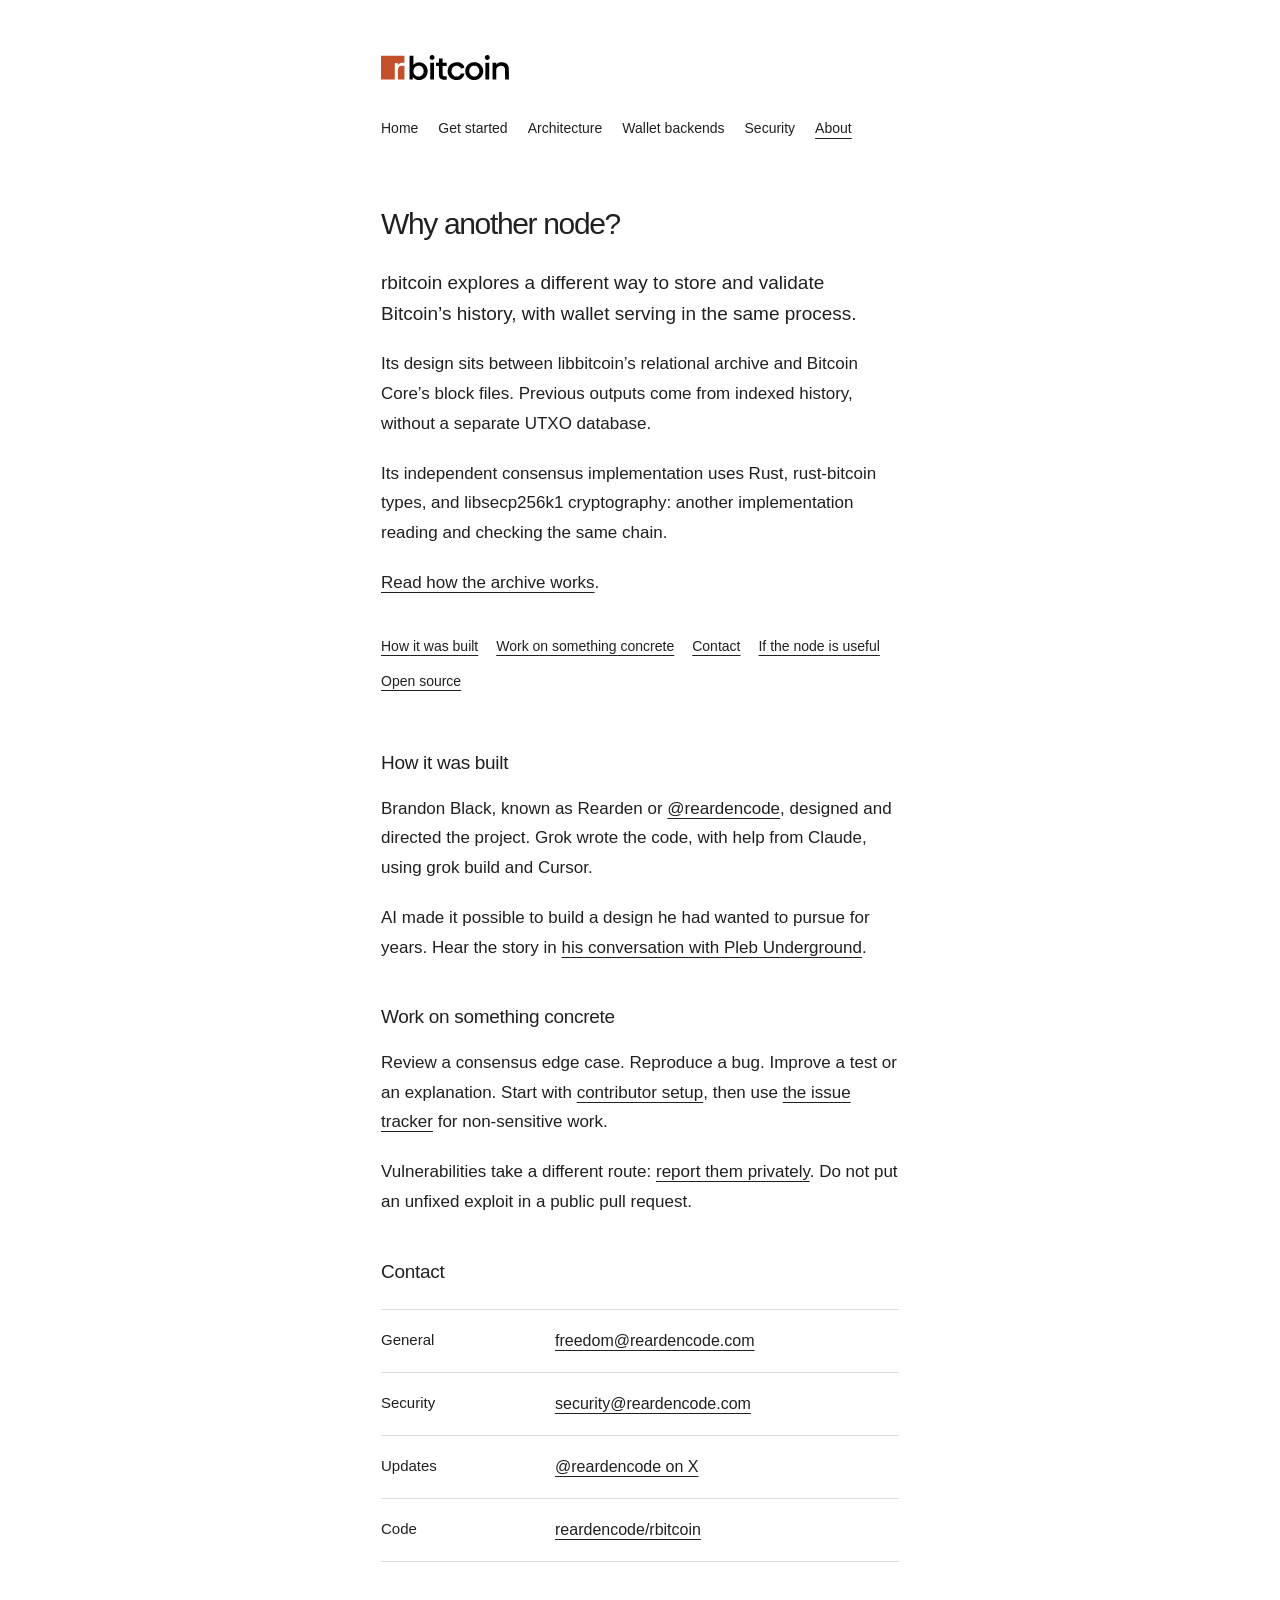
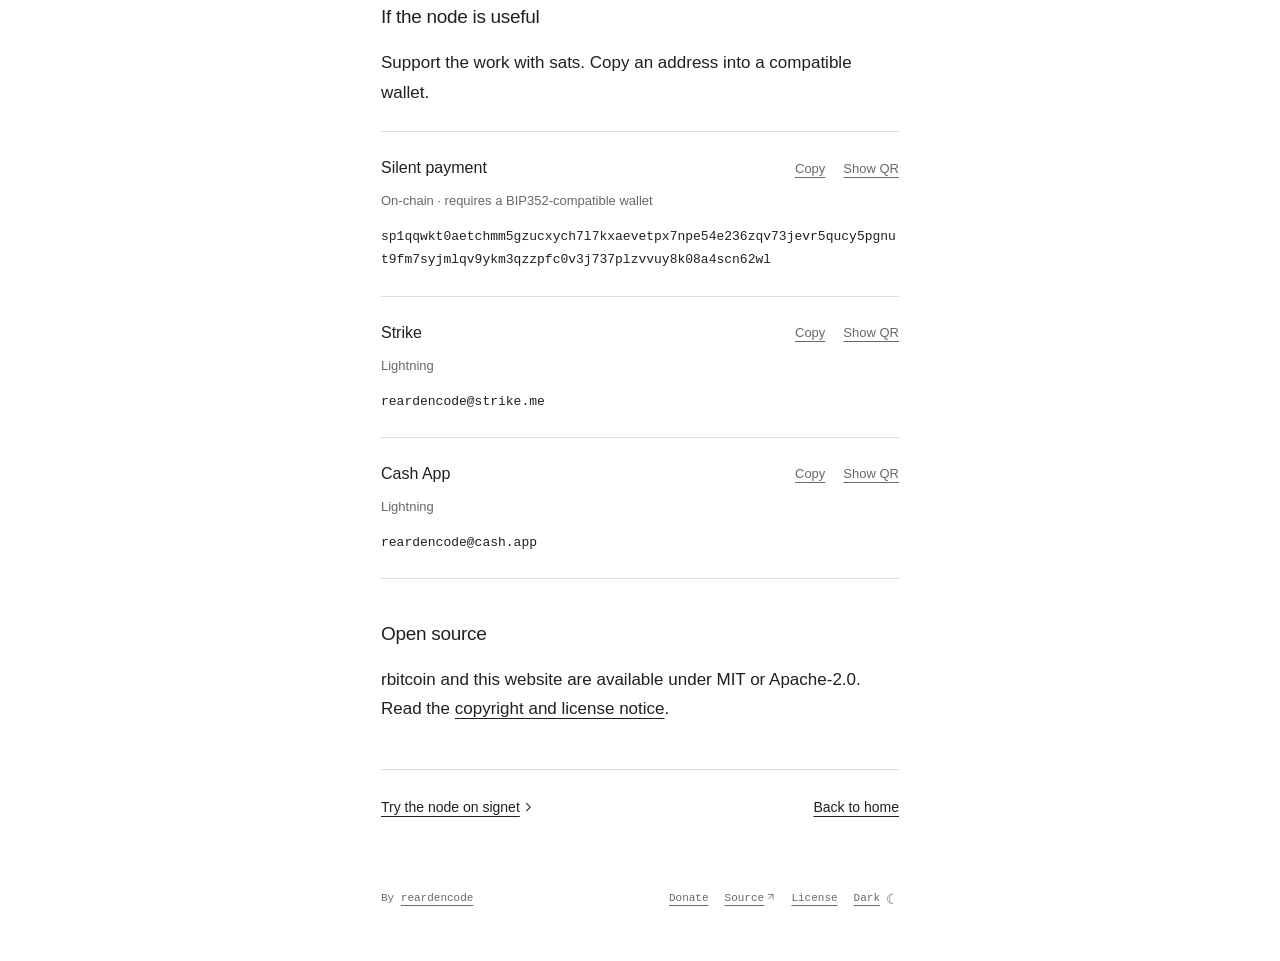
==== commit 218d0b01: "Publish the refined Essential website with production metadata and donation QR controls." ====
--- a/about/index.html
+++ b/about/index.html
@@ -1 +1,312 @@
-<!doctype html><html lang="en"><head><meta charset="utf-8"><meta name="viewport" content="width=device-width,initial-scale=1"><title>About — rbitcoin</title><meta name="description" content="The reason for another node, the people behind it, and ways to contribute."><meta name="robots" content="noindex,nofollow"><meta name="theme-color" content="#ffffff"><link rel="icon" type="image/svg+xml" href="data:image/svg+xml,%3Csvg xmlns='http://www.w3.org/2000/svg' viewBox='0 0 64 64'%3E%3Crect width='64' height='64' fill='white'/%3E%3Ctext x='18' y='47' font-family='Arial' font-size='48' fill='%231d1d1b'%3Er%3C/text%3E%3C/svg%3E"><script src="../assets/theme.js?v=icon-theme"></script><link rel="stylesheet" href="../assets/site.css?v=visual-balance"></head><body class="site essential-site reading-page"><a class="skip" href="#main">Skip to content</a><div class="chapter-grid"><header class="chapter-sidebar"><a class="chapter-brand" href="../index.html"><img class="wordmark wordmark-light" src="../assets/wordmark-light.svg?v=updated-logo" width="2728" height="526" alt="rbitcoin"><img class="wordmark wordmark-dark" src="../assets/wordmark-dark.svg?v=updated-logo" width="2728" height="526" alt="rbitcoin"></a><nav class="chapter-nav" aria-label="Site"><a href="../index.html">Home</a><a href="../get-started/index.html"><span>01</span>Get started</a><a href="../architecture/index.html"><span>02</span>Architecture</a><a href="../wallets/index.html"><span>03</span>Wallet backends</a><a href="../security/index.html"><span>04</span>Security</a><a href="index.html" aria-current="page"><span>05</span>About</a></nav></header><main class="chapter" id="main"><header class="chapter-title"><p class="chapter-kicker">05 / About</p><h1>A different answer to the coins database.</h1><p class="chapter-intro">For years, Rearden wanted to get rid of dbcache. Not by making the cache bigger or tuning its flushes, but by changing the storage model that needed it.</p></header><nav class="chapter-contents" aria-label="On this page"><a href="#why">Why another node?</a><a href="#authorship">How it was built</a><a href="#contribute">Work on something concrete</a><a href="#contact">Contact</a><a href="#donate">If the node is useful</a><a href="#license">Open source</a></nav><section id="why"><h2>Why another node?</h2><p>rbitcoin explores a design between libbitcoin’s relational archive and Bitcoin Core’s block-file model: indexed history, no separate UTXO database, and wallet serving in the same process. Previous outputs come from the archive when the node needs them.</p><p>It also explores an independent consensus implementation in Rust, using rust-bitcoin types and libsecp256k1 cryptography: another implementation reading and checking the same chain.</p><p><a href="../architecture/index.html">Read how the archive works</a>.</p></section><section id="authorship"><h2>How it was built</h2><p>Brandon Black, known as Rearden or <a href="https://x.com/reardencode">@reardencode</a>, designed and directed the project. Grok wrote the code, with help from Claude, using grok build and Cursor.</p><p>AI made it possible to build a design he had wanted to pursue for years. Hear the story in <a href="https://x.com/PlebUnderground/status/2095904882398265361">his conversation with Pleb Underground</a>.</p></section><section id="contribute"><h2>Work on something concrete</h2><p>Review a consensus edge case. Reproduce a bug. Improve a test or an explanation. Start with <a href="https://github.com/reardencode/rbitcoin/blob/master/CONTRIBUTING.md">contributor setup</a>, then use <a href="https://github.com/reardencode/rbitcoin/issues">the issue tracker</a> for non-sensitive work.</p><p>Vulnerabilities take a different route: <a href="../security/index.html#report">report them privately</a>. Do not put an unfixed exploit in a public pull request.</p></section><section id="contact"><h2>Contact</h2><dl class="fact-list"><div><dt>General</dt><dd><a href="mailto:freedom@reardencode.com">freedom@reardencode.com</a></dd></div><div><dt>Security</dt><dd><a href="mailto:security@reardencode.com">security@reardencode.com</a></dd></div><div><dt>Updates</dt><dd><a href="https://x.com/reardencode">@reardencode on X</a></dd></div><div><dt>Code</dt><dd><a href="https://github.com/reardencode/rbitcoin">reardencode/rbitcoin</a></dd></div></dl></section><section id="donate"><h2>If the node is useful</h2><p>Support the work with sats. The project accepts Lightning and on-chain silent payments.</p><p><a href="https://rbitcoin.org/about/index.html#donate">Get the donation details from rbitcoin.org</a>.</p></section><section id="license"><h2>Open source</h2><p>rbitcoin is available under MIT or Apache-2.0. This website adapts its documentation under MIT. Read the <a href="../NOTICE.txt">copyright and license notice</a>.</p></section><nav class="chapter-next" aria-label="Continue reading"><a href="../get-started/index.html">Try the node on signet<svg class="link-icon" xmlns="http://www.w3.org/2000/svg" viewBox="0 0 16 16" width="12" height="12" fill="none" stroke="currentColor" stroke-width="1.4" stroke-linecap="round" stroke-linejoin="round" aria-hidden="true" focusable="false"><path d="m6 3 5 5-5 5"/></svg></a><a href="../index.html">Back to home</a></nav></main></div><footer class="site-colophon"><span>By <a href="https://x.com/reardencode">reardencode</a></span><nav aria-label="Project information"><a href="index.html#donate">Donate</a><a href="https://github.com/reardencode/rbitcoin">Source <svg class="link-icon" xmlns="http://www.w3.org/2000/svg" viewBox="0 0 16 16" width="12" height="12" fill="none" stroke="currentColor" stroke-width="1.4" stroke-linecap="round" stroke-linejoin="round" aria-hidden="true" focusable="false"><path d="M4 12 12 4M4 4h8v8"/></svg></a><a href="../NOTICE.txt">License</a><button class="theme-toggle" type="button" aria-label="Switch color theme" hidden><svg class="theme-moon" viewBox="0 0 24 24" fill="none" stroke="currentColor" stroke-width="1.5" stroke-linecap="round" stroke-linejoin="round" aria-hidden="true"><path d="M20.9 13A9 9 0 0 1 11 3.1 9 9 0 1 0 20.9 13Z"/></svg><svg class="theme-sun" viewBox="0 0 24 24" fill="none" stroke="currentColor" stroke-width="1.5" stroke-linecap="round" aria-hidden="true"><circle cx="12" cy="12" r="4"/><path d="M12 2v2m0 16v2M2 12h2m16 0h2M4.93 4.93l1.42 1.42m11.3 11.3 1.42 1.42M4.93 19.07l1.42-1.42m11.3-11.3 1.42-1.42"/></svg><span>Dark</span></button></nav></footer></body></html>
+<!doctype html>
+<html lang="en">
+  <head>
+    <meta charset="utf-8" />
+    <meta content="width=device-width,initial-scale=1" name="viewport" />
+    <title>About — rbitcoin</title>
+    <meta
+      content="The reason for another node, the people behind it, and ways to contribute."
+      name="description"
+    />
+    <meta content="#ffffff" name="theme-color" />
+    <link href="../assets/img/favicon.svg" rel="icon" type="image/svg+xml" />
+    <script src="../assets/theme.js?v=text-toggle"></script>
+    <link href="../assets/site.css?v=archive-comparison" rel="stylesheet" />
+    <script defer="" src="../assets/code-copy.js?v=addresses"></script>
+    <link href="https://rbitcoin.org/about/" rel="canonical" />
+    <link href="../site.webmanifest" rel="manifest" />
+    <link href="../assets/img/apple-touch-icon.png" rel="apple-touch-icon" />
+    <meta content="website" property="og:type" />
+    <meta content="rbitcoin" property="og:site_name" />
+    <meta content="About — rbitcoin" property="og:title" />
+    <meta
+      content="The reason for another node, the people behind it, and ways to contribute."
+      property="og:description"
+    />
+    <meta content="https://rbitcoin.org/about/" property="og:url" />
+    <meta content="https://rbitcoin.org/assets/img/og-card.png" property="og:image" />
+    <meta content="1200" property="og:image:width" />
+    <meta content="630" property="og:image:height" />
+    <meta content="rbitcoin" property="og:image:alt" />
+    <meta content="summary_large_image" name="twitter:card" />
+    <script defer="" src="../assets/release.js"></script>
+    <script src="../assets/donation-qr.js" defer></script>
+  </head>
+  <body class="site essential-site reading-page">
+    <a class="skip" href="#main">Skip to content</a>
+    <div class="chapter-grid">
+      <header class="chapter-sidebar">
+        <a class="chapter-brand" href="../index.html"
+          ><img
+            alt="rbitcoin"
+            class="wordmark wordmark-light"
+            height="526"
+            src="../assets/wordmark-light.svg?v=updated-logo"
+            width="2728" /><img
+            alt="rbitcoin"
+            class="wordmark wordmark-dark"
+            height="526"
+            src="../assets/wordmark-dark.svg?v=readable-dark"
+            width="2728"
+        /></a>
+        <nav aria-label="Site" class="chapter-nav">
+          <a href="../index.html">Home</a
+          ><a href="../get-started/index.html"><span>01</span>Get started</a
+          ><a href="../architecture/index.html"><span>02</span>Architecture</a
+          ><a href="../wallets/index.html"><span>03</span>Wallet backends</a
+          ><a href="../security/index.html"><span>04</span>Security</a
+          ><a aria-current="page" href="index.html"><span>05</span>About</a>
+        </nav>
+      </header>
+      <main class="chapter" id="main">
+        <header class="chapter-title" id="why">
+          <h1>Why another node?</h1>
+          <p class="chapter-intro">
+            rbitcoin explores a different way to store and validate Bitcoin’s history, with wallet
+            serving in the same process.
+          </p>
+          <p>
+            Its design sits between libbitcoin’s relational archive and Bitcoin Core’s block files.
+            Previous outputs come from indexed history, without a separate UTXO database.
+          </p>
+          <p>
+            Its independent consensus implementation uses Rust, rust-bitcoin types, and libsecp256k1
+            cryptography: another implementation reading and checking the same chain.
+          </p>
+          <p><a href="../architecture/index.html">Read how the archive works</a>.</p>
+        </header>
+        <nav aria-label="On this page" class="chapter-contents">
+          <a href="#authorship">How it was built</a
+          ><a href="#contribute">Work on something concrete</a><a href="#contact">Contact</a
+          ><a href="#donate">If the node is useful</a><a href="#license">Open source</a>
+        </nav>
+        <section id="authorship">
+          <h2>How it was built</h2>
+          <p>
+            Brandon Black, known as Rearden or <a href="https://x.com/reardencode">@reardencode</a>,
+            designed and directed the project. Grok wrote the code, with help from Claude, using
+            grok build and Cursor.
+          </p>
+          <p>
+            AI made it possible to build a design he had wanted to pursue for years. Hear the story
+            in
+            <a href="https://x.com/PlebUnderground/status/2095904882398265361"
+              >his conversation with Pleb Underground</a
+            >.
+          </p>
+        </section>
+        <section id="contribute">
+          <h2>Work on something concrete</h2>
+          <p>
+            Review a consensus edge case. Reproduce a bug. Improve a test or an explanation. Start
+            with
+            <a href="https://github.com/reardencode/rbitcoin/blob/master/CONTRIBUTING.md"
+              >contributor setup</a
+            >, then use
+            <a href="https://github.com/reardencode/rbitcoin/issues">the issue tracker</a> for
+            non-sensitive work.
+          </p>
+          <p>
+            Vulnerabilities take a different route:
+            <a href="../security/index.html#report">report them privately</a>. Do not put an unfixed
+            exploit in a public pull request.
+          </p>
+        </section>
+        <section id="contact">
+          <h2>Contact</h2>
+          <dl class="fact-list">
+            <div>
+              <dt>General</dt>
+              <dd><a href="mailto:freedom@reardencode.com">freedom@reardencode.com</a></dd>
+            </div>
+            <div>
+              <dt>Security</dt>
+              <dd><a href="mailto:security@reardencode.com">security@reardencode.com</a></dd>
+            </div>
+            <div>
+              <dt>Updates</dt>
+              <dd><a href="https://x.com/reardencode">@reardencode on X</a></dd>
+            </div>
+            <div>
+              <dt>Code</dt>
+              <dd><a href="https://github.com/reardencode/rbitcoin">reardencode/rbitcoin</a></dd>
+            </div>
+          </dl>
+        </section>
+        <section id="donate">
+          <h2>If the node is useful</h2>
+          <p>Support the work with sats. Copy an address into a compatible wallet.</p>
+          <div class="donation-methods">
+            <div class="donation-method" data-copy-kind="address">
+              <div class="donation-heading">
+                <h3>Silent payment</h3>
+                <div class="donation-actions">
+                  <button
+                    aria-label="Copy Silent payment address"
+                    class="copy-command"
+                    hidden=""
+                    type="button"
+                  >
+                    <span>Copy</span>
+                  </button>
+                  <button
+                    class="qr-toggle"
+                    type="button"
+                    aria-expanded="false"
+                    aria-controls="qr-sp-donate"
+                    aria-label="Show Silent payment QR code"
+                    hidden
+                  >
+                    Show QR
+                  </button>
+                </div>
+              </div>
+              <p class="donation-note">On-chain · requires a BIP352-compatible wallet</p>
+              <code id="sp-donate"
+                >sp1qqwkt0aetchmm5gzucxych7l7kxaevetpx7npe54e236zqv73jevr5qucy5pgnut9fm7syjmlqv9ykm3qzzpfc0v3j737plzvvuy8k08a4scn62wl</code
+              >
+              <p aria-live="polite" class="copy-status" role="status"></p>
+              <div class="donation-qr" id="qr-sp-donate">
+                <img
+                  alt="Silent payment address QR code"
+                  height="424"
+                  loading="lazy"
+                  src="../assets/img/qr-sp-donate.png"
+                  width="424"
+                />
+              </div>
+            </div>
+            <div class="donation-method" data-copy-kind="address">
+              <div class="donation-heading">
+                <h3>Strike</h3>
+                <div class="donation-actions">
+                  <button
+                    aria-label="Copy Strike address"
+                    class="copy-command"
+                    hidden=""
+                    type="button"
+                  >
+                    <span>Copy</span>
+                  </button>
+                  <button
+                    class="qr-toggle"
+                    type="button"
+                    aria-expanded="false"
+                    aria-controls="qr-ln-strike"
+                    aria-label="Show Strike QR code"
+                    hidden
+                  >
+                    Show QR
+                  </button>
+                </div>
+              </div>
+              <p class="donation-note">Lightning</p>
+              <code id="ln-strike">reardencode@strike.me</code>
+              <p aria-live="polite" class="copy-status" role="status"></p>
+              <div class="donation-qr" id="qr-ln-strike">
+                <img
+                  alt="Strike address QR code"
+                  height="264"
+                  loading="lazy"
+                  src="../assets/img/qr-ln-strike.png"
+                  width="264"
+                />
+              </div>
+            </div>
+            <div class="donation-method" data-copy-kind="address">
+              <div class="donation-heading">
+                <h3>Cash App</h3>
+                <div class="donation-actions">
+                  <button
+                    aria-label="Copy Cash App address"
+                    class="copy-command"
+                    hidden=""
+                    type="button"
+                  >
+                    <span>Copy</span>
+                  </button>
+                  <button
+                    class="qr-toggle"
+                    type="button"
+                    aria-expanded="false"
+                    aria-controls="qr-ln-cashapp"
+                    aria-label="Show Cash App QR code"
+                    hidden
+                  >
+                    Show QR
+                  </button>
+                </div>
+              </div>
+              <p class="donation-note">Lightning</p>
+              <code id="ln-cashapp">reardencode@cash.app</code>
+              <p aria-live="polite" class="copy-status" role="status"></p>
+              <div class="donation-qr" id="qr-ln-cashapp">
+                <img
+                  alt="Cash App address QR code"
+                  height="264"
+                  loading="lazy"
+                  src="../assets/img/qr-ln-cashapp.png"
+                  width="264"
+                />
+              </div>
+            </div>
+          </div>
+        </section>
+        <section id="license">
+          <h2>Open source</h2>
+          <p>
+            rbitcoin and this website are available under MIT or Apache-2.0. Read the
+            <a href="../NOTICE.txt">copyright and license notice</a>.
+          </p>
+        </section>
+        <nav aria-label="Continue reading" class="chapter-next">
+          <a href="../get-started/index.html"
+            >Try the node on signet<svg
+              aria-hidden="true"
+              class="link-icon"
+              fill="none"
+              focusable="false"
+              height="12"
+              stroke="currentColor"
+              stroke-linecap="round"
+              stroke-linejoin="round"
+              stroke-width="1.4"
+              viewBox="0 0 16 16"
+              width="12"
+              xmlns="http://www.w3.org/2000/svg"
+            >
+              <path d="m6 3 5 5-5 5"></path></svg></a
+          ><a href="../index.html">Back to home</a>
+        </nav>
+      </main>
+    </div>
+    <footer class="site-colophon">
+      <span>By <a href="https://x.com/reardencode">reardencode</a></span>
+      <nav aria-label="Project information">
+        <a href="index.html#donate">Donate</a
+        ><a class="source-link" href="https://github.com/reardencode/rbitcoin"
+          ><span>Source</span
+          ><svg
+            aria-hidden="true"
+            class="link-icon"
+            fill="none"
+            focusable="false"
+            height="12"
+            stroke="currentColor"
+            stroke-linecap="round"
+            stroke-linejoin="round"
+            stroke-width="1.4"
+            viewBox="0 0 16 16"
+            width="12"
+            xmlns="http://www.w3.org/2000/svg"
+          >
+            <path d="M4 12 12 4M4 4h8v8"></path></svg></a
+        ><a href="../NOTICE.txt">License</a
+        ><button aria-label="Switch color theme" class="theme-toggle" hidden="" type="button">
+          <span class="theme-label">Dark</span
+          ><span aria-hidden="true" class="theme-symbol">☾</span>
+        </button>
+      </nav>
+    </footer>
+  </body>
+</html>
--- a/assets/site.css
+++ b/assets/site.css
@@ -1,12 +1,11 @@
 /* Essential: original typography, responsive layout, and reading styles. */
 
-
 * {
-  box-sizing: border-box
+  box-sizing: border-box;
 }
 
 html {
-  scroll-padding-top: 30px
+  scroll-padding-top: 30px;
 }
 
 body {
@@ -14,49 +13,61 @@
   background: var(--paper);
   color: var(--ink);
   font-size: 19px;
-  line-height: 1.65
+  line-height: 1.65;
 }
 
 a {
   color: inherit;
   text-decoration-thickness: 1px;
-  text-underline-offset: 4px
+  text-underline-offset: 4px;
 }
 
 a:hover {
-  color: var(--accent)
-}
-
-a:focus-visible,button:focus-visible,summary:focus-visible {
+  color: var(--accent);
+}
+
+a:focus-visible,
+button:focus-visible,
+summary:focus-visible {
   outline: 2px solid var(--accent);
-  outline-offset: 5px
+  outline-offset: 5px;
 }
 
 button {
   font: inherit;
   color: inherit;
-  cursor: pointer
-}
-
-h1,h2,h3,p,figure,pre,dl {
-  margin: 0
-}
-
-h1,h2,h3 {
-  font-weight: 400
-}
-
-p+p {
-  margin-top: 1.2em
-}
-
-h2,h3,[id] {
-  scroll-margin-top: 30px
+  cursor: pointer;
+}
+
+h1,
+h2,
+h3,
+p,
+figure,
+pre,
+dl {
+  margin: 0;
+}
+
+h1,
+h2,
+h3 {
+  font-weight: 400;
+}
+
+p + p {
+  margin-top: 1.2em;
+}
+
+h2,
+h3,
+[id] {
+  scroll-margin-top: 30px;
 }
 
 ::selection {
   background: var(--selection-bg);
-  color: var(--selection-ink)
+  color: var(--selection-ink);
 }
 
 .skip {
@@ -67,106 +78,101 @@
   transform: translateY(-150%);
   background: var(--ink);
   color: var(--paper);
-  z-index: 9
+  z-index: 9;
 }
 
 .skip:focus {
-  transform: none
-}
-
-.code {
-  font-family: var(--mono);
-  font-size: .8em;
-  overflow-wrap: anywhere
+  transform: none;
 }
 
 pre {
   font: 12px/1.9 var(--mono);
   white-space: pre-wrap;
-  overflow-wrap: anywhere
+  overflow-wrap: anywhere;
 }
 
 summary {
-  cursor: pointer
+  cursor: pointer;
 }
 
 footer a {
   display: inline-block;
-  padding: 3px 0
-}
-
-.source-note {
-  font: 12px/1.7 var(--sans);
-  color: var(--muted)
-}
-
-@media(prefers-reduced-motion:no-preference){
-
-a,button,summary {
-  transition: color 120ms ease-out,border-color 120ms ease-out,background-color 120ms ease-out
-}
-}
-
-@media(max-width:700px){
-
-body {
-  font-size: 18px
-}
-}
-
-@media print{
-
-body {
-  background: white!important;
-  color: black!important;
-  font-size: 11pt!important
-}
-
-.skip {
-  display: none!important
-}
-
-a {
-  color: inherit!important
-}
-
-h1,h2,h3 {
-  break-after: avoid
-}
-
-figure,pre {
-  break-inside: avoid
-}
-
-details {
-  display: block
-}
-
-details>* {
-  display: block!important
-}
-
-details::details-content {
-  content-visibility: visible!important;
-  display: block!important
-}
-
-details summary {
-  list-style: none
-}
-
-footer {
-  break-inside: avoid
-}
-
-a[href^='https://github.com'] {
-  text-decoration: underline
-}
-
-* {
-  box-shadow: none!important;
-  position: static!important
-}
+  padding: 3px 0;
+}
+
+@media (prefers-reduced-motion: no-preference) {
+  a,
+  button,
+  summary {
+    transition:
+      color 120ms ease-out,
+      border-color 120ms ease-out,
+      background-color 120ms ease-out;
+  }
+}
+
+@media (max-width: 700px) {
+  body {
+    font-size: 18px;
+  }
+}
+
+@media print {
+  body {
+    background: white !important;
+    color: black !important;
+    font-size: 11pt !important;
+  }
+
+  .skip {
+    display: none !important;
+  }
+
+  a {
+    color: inherit !important;
+  }
+
+  h1,
+  h2,
+  h3 {
+    break-after: avoid;
+  }
+
+  figure,
+  pre {
+    break-inside: avoid;
+  }
+
+  details {
+    display: block;
+  }
+
+  details > * {
+    display: block !important;
+  }
+
+  details::details-content {
+    content-visibility: visible !important;
+    display: block !important;
+  }
+
+  details summary {
+    list-style: none;
+  }
+
+  footer {
+    break-inside: avoid;
+  }
+
+  a[href^='https://github.com']
+  {
+    text-decoration: underline;
+  }
+
+  * {
+    box-shadow: none !important;
+    position: static !important;
+  }
 }
 
 :root {
@@ -179,20 +185,20 @@
   --selection-bg: #222;
   --selection-ink: #fff;
   color-scheme: light;
-  --sans: Arial,Helvetica,sans-serif;
-  --mono: 'SFMono-Regular',Consolas,'Liberation Mono',monospace
+  --sans: Arial, Helvetica, sans-serif;
+  --mono: "SFMono-Regular", Consolas, "Liberation Mono", monospace;
 }
 
 body {
-  font-family: Arial,Helvetica,sans-serif;
+  font-family: Arial, Helvetica, sans-serif;
   font-size: 19px;
-  line-height: 1.65
+  line-height: 1.65;
 }
 
 .essential {
   max-width: 566px;
   margin: 105px auto 75px;
-  padding: 0 24px
+  padding: 0 24px;
 }
 
 .essential h1 {
@@ -200,23 +206,23 @@
   line-height: 1.1;
   letter-spacing: -1.8px;
   font-weight: 600;
-  margin-bottom: 40px
+  margin-bottom: 40px;
 }
 
 .essential h1 a {
-  text-decoration: none
+  text-decoration: none;
 }
 
 .essential .opening {
   font-size: 24px;
-  letter-spacing: -.5px;
+  letter-spacing: -0.5px;
   line-height: 1.5;
-  margin-bottom: 20px
+  margin-bottom: 20px;
 }
 
 .essential p {
   margin-top: 0;
-  margin-bottom: 23px
+  margin-bottom: 23px;
 }
 
 .essential .links {
@@ -224,7 +230,7 @@
   margin-bottom: 58px;
   display: flex;
   gap: 26px;
-  font-size: 15px
+  font-size: 15px;
 }
 
 .essential h2 {
@@ -232,27 +238,21 @@
   line-height: 1.5;
   font-weight: 600;
   margin: 0 0 15px;
-  letter-spacing: .015em
+  letter-spacing: 0.015em;
 }
 
 .essential section {
-  margin-top: 40px
+  margin-top: 40px;
 }
 
 .essential .small {
   font-size: 15px;
   line-height: 1.8;
-  color: var(--muted)
+  color: var(--muted);
 }
 
 .essential .small a {
-  color: var(--ink)
-}
-
-.essential pre {
-  margin: 17px 0 15px;
-  font-size: 11px;
-  line-height: 1.85
+  color: var(--ink);
 }
 
 .essential footer {
@@ -261,110 +261,98 @@
   padding-top: 17px;
   font-size: 11px;
   line-height: 1.8;
-  color: var(--muted)
+  color: var(--muted);
 }
 
 .essential footer a {
-  color: var(--ink)
-}
-
-.essential .inline-code {
-  font-family: var(--mono);
-  font-size: .83em
-}
-
-@media(max-width:700px){
-
-.essential {
-  margin-top: 68px;
-  margin-bottom: 40px;
-  padding: 0 27px;
-  max-width: 570px
-}
-
-.essential h1 {
-  font-size: 35px;
-  margin-bottom: 32px
-}
-
-.essential .opening {
-  font-size: 23px
-}
-
-.essential .links {
-  margin-bottom: 43px
-}
-
-.essential p {
-  font-size: 18px
-}
-
-.essential .small {
-  font-size: 14px
-}
-
-.essential pre {
-  font-size: 10px
-}
-
-.essential section {
-  margin-top: 34px
-}
-
-.essential footer {
-  margin-top: 42px
-}
-}
-
-@media print{
-
-.essential {
-  margin: 20px auto;
-  padding: 0;
-  max-width: 36em
-}
-
-.essential h1 {
-  font-size: 25pt
-}
-
-.essential .opening {
-  font-size: 15pt
-}
-
-.essential section {
-  margin-top: 20px
-}
-
-.essential .links {
-  margin-bottom: 25px
-}
-
-.essential footer {
-  margin-top: 30px
-}
+  color: var(--ink);
+}
+
+@media (max-width: 700px) {
+  .essential {
+    margin-top: 68px;
+    margin-bottom: 40px;
+    padding: 0 27px;
+    max-width: 570px;
+  }
+
+  .essential h1 {
+    font-size: 35px;
+    margin-bottom: 32px;
+  }
+
+  .essential .opening {
+    font-size: 23px;
+  }
+
+  .essential .links {
+    margin-bottom: 43px;
+  }
+
+  .essential p {
+    font-size: 18px;
+  }
+
+  .essential .small {
+    font-size: 14px;
+  }
+
+  .essential section {
+    margin-top: 34px;
+  }
+
+  .essential footer {
+    margin-top: 42px;
+  }
+}
+
+@media print {
+  .essential {
+    margin: 20px auto;
+    padding: 0;
+    max-width: 36em;
+  }
+
+  .essential h1 {
+    font-size: 25pt;
+  }
+
+  .essential .opening {
+    font-size: 15pt;
+  }
+
+  .essential section {
+    margin-top: 20px;
+  }
+
+  .essential .links {
+    margin-bottom: 25px;
+  }
+
+  .essential footer {
+    margin-top: 30px;
+  }
 }
 
 .link-icon {
   display: inline-block;
-  width: .86em;
-  height: .86em;
-  vertical-align: -.03em;
-  margin-left: .16em;
+  width: 0.86em;
+  height: 0.86em;
+  vertical-align: -0.03em;
+  margin-left: 0.16em;
   flex: none;
   overflow: visible;
-  pointer-events: none
-}
-
+  pointer-events: none;
+}
 
 .site a {
-  overflow-wrap: anywhere
+  overflow-wrap: anywhere;
 }
 
 .site code {
   font-family: var(--mono);
-  font-size: .87em;
-  overflow-wrap: anywhere
+  font-size: 0.87em;
+  overflow-wrap: anywhere;
 }
 
 .site-colophon {
@@ -374,57 +362,57 @@
   gap: 20px;
   max-width: 1296px;
   margin: 40px auto 0;
-  padding: 0 clamp(24px,5vw,72px);
+  padding: 0 clamp(24px, 5vw, 72px);
   width: 100%;
   font: 12px/1.7 var(--mono);
-  color: var(--muted)
+  color: var(--muted);
 }
 
 .site-colophon nav {
   display: flex;
   gap: 18px;
-  flex-wrap: wrap
+  flex-wrap: wrap;
 }
 
 .site-colophon a {
   display: inline-block;
-  padding: 5px 0
+  padding: 5px 0;
 }
 
 .essential-site .essential {
-  margin-top: 105px
+  margin-top: 105px;
 }
 
 .essential-site .essential .site-colophon {
   padding: 17px 0 0;
   max-width: none;
-  margin: 50px 0 0
+  margin: 50px 0 0;
 }
 
 .essential-site .essential h2 {
-  font-size: 14px
+  font-size: 14px;
 }
 
 .essential-site .essential .small {
-  font-size: 15px
+  font-size: 15px;
 }
 
 .essential-site ::selection {
   background: var(--selection-bg);
-  color: var(--selection-ink)
+  color: var(--selection-ink);
 }
 
 .chapter-grid {
-  width: min(1280px,100%);
+  width: min(1280px, 100%);
   margin: 0 auto;
-  padding: 85px clamp(24px,5vw,72px) 40px;
+  padding: 85px clamp(24px, 5vw, 72px) 40px;
   display: grid;
-  grid-template-columns: minmax(170px,.8fr) minmax(0,2fr);
-  gap: 10%
+  grid-template-columns: minmax(170px, 0.8fr) minmax(0, 2fr);
+  gap: 10%;
 }
 
 .chapter-sidebar {
-  align-self: start
+  align-self: start;
 }
 
 .chapter-brand {
@@ -433,7 +421,7 @@
   letter-spacing: -1.5px;
   text-decoration: none;
   padding: 0 0 24px;
-  color: var(--ink)!important
+  color: var(--ink) !important;
 }
 
 .chapter-nav {
@@ -441,40 +429,41 @@
   flex-direction: column;
   align-items: flex-start;
   gap: 8px;
-  font: 14px/1.5 var(--mono)
+  font: 14px/1.5 var(--mono);
 }
 
 .chapter-nav a {
   padding: 5px 0;
-  text-decoration: none
-}
-
-.chapter-nav a:hover,.chapter-nav a[aria-current] {
+  text-decoration: none;
+}
+
+.chapter-nav a:hover,
+.chapter-nav a[aria-current] {
   text-decoration: underline;
-  text-underline-offset: 5px
+  text-underline-offset: 5px;
 }
 
 .chapter-nav span {
   display: inline-block;
   min-width: 28px;
   color: var(--muted);
-  font-size: 12px
+  font-size: 12px;
 }
 
 .chapter {
   min-width: 0;
   max-width: 690px;
-  font: 17px/1.75 var(--sans)
+  font: 17px/1.75 var(--sans);
 }
 
 .chapter-title {
-  margin-bottom: 35px
+  margin-bottom: 35px;
 }
 
 .chapter-kicker {
   font: 12px/1.6 var(--mono);
   color: var(--muted);
-  margin-bottom: 18px!important
+  margin-bottom: 18px !important;
 }
 
 .chapter h1 {
@@ -482,25 +471,25 @@
   line-height: 1.22;
   letter-spacing: -1.35px;
   font-weight: 400;
-  margin: 0 0 24px
+  margin: 0 0 24px;
 }
 
 .chapter-intro {
   font-size: 19px;
-  line-height: 1.65
+  line-height: 1.65;
 }
 
 .chapter p {
-  margin: 0 0 20px
+  margin: 0 0 20px;
 }
 
 .chapter p:last-child {
-  margin-bottom: 0
+  margin-bottom: 0;
 }
 
 .chapter section {
   margin: 42px 0 0;
-  scroll-margin-top: 30px
+  scroll-margin-top: 30px;
 }
 
 .chapter h2 {
@@ -508,7 +497,7 @@
   line-height: 1.4;
   font-weight: 500;
   margin: 0 0 17px;
-  letter-spacing: -.3px
+  letter-spacing: -0.3px;
 }
 
 .chapter-contents {
@@ -518,16 +507,16 @@
   padding: 20px 0;
   border-top: 1px solid var(--rule);
   border-bottom: 1px solid var(--rule);
-  font: 14px/1.55 var(--sans)
+  font: 14px/1.55 var(--sans);
 }
 
 .chapter-contents a {
-  padding: 3px 0
+  padding: 3px 0;
 }
 
 .chapter .annotation {
   font: 14px/1.65 var(--sans);
-  color: var(--muted)
+  color: var(--muted);
 }
 
 .chapter pre {
@@ -536,37 +525,37 @@
   border-left: 1px solid var(--rule);
   font: 14px/1.8 var(--mono);
   white-space: pre-wrap;
-  overflow-wrap: anywhere
+  overflow-wrap: anywhere;
 }
 
 .chapter pre code {
-  font: inherit
+  font: inherit;
 }
 
 .fact-list {
-  margin: 24px 0
-}
-
-.fact-list>div {
+  margin: 24px 0;
+}
+
+.fact-list > div {
   display: grid;
-  grid-template-columns: minmax(110px,.65fr) minmax(0,1.5fr);
+  grid-template-columns: minmax(110px, 0.65fr) minmax(0, 1.5fr);
   gap: 25px;
   padding: 17px 0;
-  border-top: 1px solid var(--rule)
-}
-
-.fact-list>div:last-child {
-  border-bottom: 1px solid var(--rule)
+  border-top: 1px solid var(--rule);
+}
+
+.fact-list > div:last-child {
+  border-bottom: 1px solid var(--rule);
 }
 
 .fact-list dt {
   font-size: 15px;
-  font-weight: 500
+  font-weight: 500;
 }
 
 .fact-list dd {
   margin: 0;
-  font-size: 16px
+  font-size: 16px;
 }
 
 .chapter table {
@@ -575,57 +564,31 @@
   margin: 24px 0;
   table-layout: fixed;
   font-size: 15px;
-  line-height: 1.6
+  line-height: 1.6;
 }
 
 .chapter caption {
   text-align: left;
   font: 12px/1.6 var(--mono);
   color: var(--muted);
-  margin-bottom: 15px
-}
-
-.chapter th,.chapter td {
+  margin-bottom: 15px;
+}
+
+.chapter th,
+.chapter td {
   text-align: left;
   vertical-align: top;
   border-bottom: 1px solid var(--rule);
   padding: 14px 12px 14px 0;
-  overflow-wrap: anywhere
+  overflow-wrap: anywhere;
 }
 
 .chapter th {
-  font-weight: 500
+  font-weight: 500;
 }
 
 .chapter th:first-child {
-  width: 34%
-}
-
-.chapter-sources {
-  margin-top: 55px;
-  padding-top: 23px;
-  border-top: 1px solid var(--rule);
-  font-size: 14px;
-  color: var(--muted)
-}
-
-.chapter-sources h2 {
-  font: 12px/1.6 var(--mono)
-}
-
-.chapter-sources ul {
-  list-style: none;
-  margin: 12px 0 0;
-  padding: 0
-}
-
-.chapter-sources li {
-  margin: 7px 0
-}
-
-.chapter-sources a {
-  padding: 3px 0;
-  display: inline-block
+  width: 34%;
 }
 
 .chapter-next {
@@ -637,218 +600,219 @@
   margin-top: 45px;
   padding-top: 20px;
   border-top: 1px solid var(--rule);
-  font-size: 14px
+  font-size: 14px;
 }
 
 .chapter-next a {
-  padding: 5px 0
+  padding: 5px 0;
 }
 
 .essential-site.reading-page .chapter-grid {
   display: block;
   max-width: 614px;
-  padding-top: 55px
+  padding-top: 55px;
 }
 
 .essential-site.reading-page .chapter-sidebar {
-  margin-bottom: 62px
+  margin-bottom: 62px;
 }
 
 .essential-site.reading-page .chapter-nav {
   flex-direction: row;
   flex-wrap: wrap;
   gap: 7px 20px;
-  font-family: var(--sans)
+  font-family: var(--sans);
 }
 
 .essential-site.reading-page .chapter-nav span {
-  display: none
+  display: none;
 }
 
 .essential-site.reading-page .chapter-brand {
   font-size: 26px;
-  font-weight: 600
+  font-weight: 600;
 }
 
 .essential-site.reading-page .chapter h1 {
   font-size: 30px;
-  font-weight: 500
+  font-weight: 500;
 }
 
 .essential-site.reading-page .chapter-kicker {
-  display: none
+  display: none;
 }
 
 .essential-site.reading-page .chapter-contents {
   border: 0;
   padding: 0 0 12px;
-  gap: 8px 18px
-}
-
-@media(max-width:800px){
-
-.chapter-grid {
-  grid-template-columns: minmax(140px,.7fr) minmax(0,2fr);
-  gap: 30px
-}
-
-.chapter h1 {
-  font-size: 29px
-}
-}
-
-@media(max-width:650px){
-
-.site-colophon {
-  display: block
-}
-
-.site-colophon nav {
-  margin-top: 8px
-}
-
-.essential-site .essential {
-  margin-top: 65px
-}
-
-.essential-site .essential .links {
-  flex-wrap: wrap
-}
-
-.chapter-grid {
-  display: block;
-  padding: 35px 27px
-}
-
-.chapter-sidebar {
-  margin-bottom: 45px
-}
-
-.chapter-brand {
-  padding-bottom: 20px
-}
-
-.chapter-nav {
-  flex-direction: row;
-  flex-wrap: wrap;
-  gap: 6px 18px;
-  font-size: 14px
-}
-
-.chapter-nav span {
-  display: none
-}
-
-.chapter {
-  padding-top: 0;
-  font-size: 16px
-}
-
-.chapter h1 {
-  font-size: 28px;
-  letter-spacing: -1px
-}
-
-.chapter-intro {
-  font-size: 18px
-}
-
-.essential-site.reading-page .chapter-grid {
-  padding-top: 35px
-}
-
-.essential-site.reading-page .chapter-sidebar {
-  margin-bottom: 42px
-}
-
-.chapter section {
-  margin-top: 36px
-}
-
-.fact-list>div {
-  grid-template-columns: minmax(0,1fr);
-  gap: 8px
-}
-
-.chapter pre {
-  padding-left: 12px;
-  font-size: 13px
-}
-
-.chapter-contents {
-  display: block
-}
-
-.chapter-contents a {
-  display: block;
-  padding: 6px 0
-}
-
-.chapter table {
-  font-size: 14px
-}
-
-.chapter th:first-child {
-  width: 38%
-}
-}
-
-@media print{
-
-.chapter-nav,.chapter-contents,.chapter-next,.site-colophon {
-  display: none!important
-}
-
-.chapter-grid {
-  display: block!important;
-  padding: 0!important;
-  margin: 0;
-  max-width: none;
-  width: 100%
-}
-
-.chapter-sidebar {
-  margin: 0 0 20px
-}
-
-.chapter-brand {
-  padding: 0
-}
-
-.chapter {
-  padding: 0;
-  max-width: none;
-  font-size: 11pt
-}
-
-.chapter h1 {
-  font-size: 24pt!important
-}
-
-.chapter-intro {
-  font-size: 12pt
-}
-
-.chapter section {
-  break-inside: auto;
-  margin-top: 25px
-}
-
-.chapter h2 {
-  break-after: avoid
-}
-
-.chapter table {
-  font-size: 10pt
-}
-
-.chapter tr,.fact-list>div {
-  break-inside: avoid
-}
-
-.chapter pre {
-  font-size: 9pt
-}
+  gap: 8px 18px;
+}
+
+@media (max-width: 800px) {
+  .chapter-grid {
+    grid-template-columns: minmax(140px, 0.7fr) minmax(0, 2fr);
+    gap: 30px;
+  }
+
+  .chapter h1 {
+    font-size: 29px;
+  }
+}
+
+@media (max-width: 650px) {
+  .site-colophon {
+    display: block;
+  }
+
+  .site-colophon nav {
+    margin-top: 8px;
+  }
+
+  .essential-site .essential {
+    margin-top: 65px;
+  }
+
+  .essential-site .essential .links {
+    flex-wrap: wrap;
+  }
+
+  .chapter-grid {
+    display: block;
+    padding: 35px 27px;
+  }
+
+  .chapter-sidebar {
+    margin-bottom: 45px;
+  }
+
+  .chapter-brand {
+    padding-bottom: 20px;
+  }
+
+  .chapter-nav {
+    flex-direction: row;
+    flex-wrap: wrap;
+    gap: 6px 18px;
+    font-size: 14px;
+  }
+
+  .chapter-nav span {
+    display: none;
+  }
+
+  .chapter {
+    padding-top: 0;
+    font-size: 16px;
+  }
+
+  .chapter h1 {
+    font-size: 28px;
+    letter-spacing: -1px;
+  }
+
+  .chapter-intro {
+    font-size: 18px;
+  }
+
+  .essential-site.reading-page .chapter-grid {
+    padding-top: 35px;
+  }
+
+  .essential-site.reading-page .chapter-sidebar {
+    margin-bottom: 42px;
+  }
+
+  .chapter section {
+    margin-top: 36px;
+  }
+
+  .fact-list > div {
+    grid-template-columns: minmax(0, 1fr);
+    gap: 8px;
+  }
+
+  .chapter pre {
+    padding-left: 12px;
+    font-size: 13px;
+  }
+
+  .chapter-contents {
+    display: block;
+  }
+
+  .chapter-contents a {
+    display: block;
+    padding: 6px 0;
+  }
+
+  .chapter table {
+    font-size: 14px;
+  }
+
+  .chapter th:first-child {
+    width: 38%;
+  }
+}
+
+@media print {
+  .chapter-nav,
+  .chapter-contents,
+  .chapter-next,
+  .site-colophon {
+    display: none !important;
+  }
+
+  .chapter-grid {
+    display: block !important;
+    padding: 0 !important;
+    margin: 0;
+    max-width: none;
+    width: 100%;
+  }
+
+  .chapter-sidebar {
+    margin: 0 0 20px;
+  }
+
+  .chapter-brand {
+    padding: 0;
+  }
+
+  .chapter {
+    padding: 0;
+    max-width: none;
+    font-size: 11pt;
+  }
+
+  .chapter h1 {
+    font-size: 24pt !important;
+  }
+
+  .chapter-intro {
+    font-size: 12pt;
+  }
+
+  .chapter section {
+    break-inside: auto;
+    margin-top: 25px;
+  }
+
+  .chapter h2 {
+    break-after: avoid;
+  }
+
+  .chapter table {
+    font-size: 10pt;
+  }
+
+  .chapter tr,
+  .fact-list > div {
+    break-inside: avoid;
+  }
+
+  .chapter pre {
+    font-size: 9pt;
+  }
 }
 
 .site > .site-colophon {
@@ -870,15 +834,15 @@
 
 @media (prefers-color-scheme: dark) {
   :root:not([data-theme="light"]) {
-  --paper: #171818;
-  --ink: #e9e8e4;
-  --muted: #aaa9a4;
-  --line: #3b3d3c;
-  --rule: #3b3d3c;
-  --accent: #fff;
-  --selection-bg: #deddd7;
-  --selection-ink: #171818;
-  color-scheme: dark;
+    --paper: #171818;
+    --ink: #e9e8e4;
+    --muted: #aaa9a4;
+    --line: #3b3d3c;
+    --rule: #3b3d3c;
+    --accent: #fff;
+    --selection-bg: #deddd7;
+    --selection-ink: #171818;
+    color-scheme: dark;
   }
 }
 
@@ -886,25 +850,39 @@
 .theme-toggle {
   display: inline-flex;
   align-items: center;
-  justify-content: center;
-  gap: 7px;
+  gap: 6px;
   min-height: 44px;
-  padding: 8px 0;
+  padding: 5px 0;
   border: 0;
   border-radius: 0;
   background: transparent;
-  color: var(--muted);
-  font: 13px/1.4 var(--sans);
-}
-.theme-toggle[hidden] { display: none; }
-.theme-toggle:hover { color: var(--ink); }
-.theme-toggle { cursor: pointer; }
-.theme-toggle svg { width: 15px; height: 15px; flex: none; }
-.theme-toggle .theme-sun { display: none; }
-[data-theme="dark"] .theme-toggle .theme-sun { display: block; }
-[data-theme="dark"] .theme-toggle .theme-moon { display: none; }
+  color: inherit;
+  font: inherit;
+  cursor: pointer;
+}
+.theme-toggle[hidden] {
+  display: none;
+}
+.theme-toggle:hover {
+  color: var(--accent);
+}
+.theme-label {
+  text-decoration: underline;
+  text-decoration-thickness: 1px;
+  text-underline-offset: 4px;
+}
+.theme-symbol {
+  font-family: var(--sans);
+  font-size: 14px;
+  line-height: 1;
+}
+.essential footer .theme-toggle {
+  color: var(--ink);
+}
 @media print {
-  :root, :root[data-theme], :root:not([data-theme="light"]) {
+  :root,
+  :root[data-theme],
+  :root:not([data-theme="light"]) {
     --paper: #fff !important;
     --ink: #202020 !important;
     --muted: #686868 !important;
@@ -913,23 +891,48 @@
     --accent: #202020 !important;
     color-scheme: light !important;
   }
-  .theme-toggle { display: none !important; }
+  .theme-toggle {
+    display: none !important;
+  }
 }
 
 /* Original supplied SVG variants, selected with the page theme. */
-.wordmark { display: block; width: 180px; max-width: 100%; height: auto; }
-.chapter-brand .wordmark { width: 128px; }
-.site-colophon nav { align-items: center; }
-.wordmark-dark { display: none; }
-:root[data-theme="dark"] .wordmark-light { display: none; }
-:root[data-theme="dark"] .wordmark-dark { display: block; }
+.wordmark {
+  display: block;
+  width: 180px;
+  max-width: 100%;
+  height: auto;
+}
+.chapter-brand .wordmark {
+  width: 128px;
+}
+.site-colophon nav {
+  align-items: center;
+}
+.wordmark-dark {
+  display: none;
+}
+:root[data-theme="dark"] .wordmark-light {
+  display: none;
+}
+:root[data-theme="dark"] .wordmark-dark {
+  display: block;
+}
 @media (prefers-color-scheme: dark) {
-  :root:not([data-theme="light"]) .wordmark-light { display: none; }
-  :root:not([data-theme="light"]) .wordmark-dark { display: block; }
+  :root:not([data-theme="light"]) .wordmark-light {
+    display: none;
+  }
+  :root:not([data-theme="light"]) .wordmark-dark {
+    display: block;
+  }
 }
 @media print {
-  .wordmark-light { display: block !important; }
-  .wordmark-dark { display: none !important; }
+  .wordmark-light {
+    display: block !important;
+  }
+  .wordmark-dark {
+    display: none !important;
+  }
 }
 
 /* Commands share the reading column's quiet rule and palette. */
@@ -961,9 +964,15 @@
   color: var(--muted);
   font: inherit;
 }
-.copy-command[hidden] { display: none; }
-.copy-command:hover { color: var(--ink); }
-.copy-command:disabled { cursor: wait; }
+.copy-command[hidden] {
+  display: none;
+}
+.copy-command:hover {
+  color: var(--ink);
+}
+.copy-command:disabled {
+  cursor: wait;
+}
 .chapter .command-block pre {
   margin: 0;
   padding: 4px 0 12px;
@@ -972,8 +981,13 @@
   white-space: pre;
   overflow-wrap: normal;
 }
-.chapter .command-block code { overflow-wrap: normal; }
-.command-block pre:focus-visible { outline: 2px solid var(--accent); outline-offset: 4px; }
+.chapter .command-block code {
+  overflow-wrap: normal;
+}
+.command-block pre:focus-visible {
+  outline: 2px solid var(--accent);
+  outline-offset: 4px;
+}
 .chapter .copy-status {
   position: absolute;
   width: 1px;
@@ -991,62 +1005,182 @@
   font-size: 13px;
 }
 /* Platform names and download actions share a calm, aligned row. */
-.download-files { list-style: none; margin: 24px 0; padding: 0; }
+.download-files {
+  list-style: none;
+  margin: 24px 0;
+  padding: 0;
+}
 .download-files li {
-  display: flex; align-items: center; justify-content: space-between;
-  gap: 16px; padding: 14px 0; border-top: 1px solid var(--rule);
-}
-.download-files li:last-child { border-bottom: 1px solid var(--rule); }
-.download-platform { display: grid; gap: 2px; font-size: 16px; line-height: 1.5; }
-.download-arch { color: var(--muted); font-size: 13px; }
-.download-links { display: flex; align-items: center; gap: 18px; flex: none; font-size: 14px; }
-.download-links a { display: inline-flex; align-items: center; min-height: 44px; }
+  display: flex;
+  align-items: center;
+  justify-content: space-between;
+  gap: 16px;
+  padding: 14px 0;
+  border-top: 1px solid var(--rule);
+}
+.download-files li:last-child {
+  border-bottom: 1px solid var(--rule);
+}
+.download-platform {
+  display: grid;
+  gap: 2px;
+  font-size: 16px;
+  line-height: 1.5;
+}
+.download-arch {
+  color: var(--muted);
+  font-size: 13px;
+}
+.download-links {
+  display: flex;
+  align-items: center;
+  gap: 18px;
+  flex: none;
+  font-size: 14px;
+}
+.download-links a {
+  display: inline-flex;
+  align-items: center;
+  min-height: 44px;
+}
 @media (max-width: 420px) {
-  .download-files li { align-items: flex-start; flex-direction: column; gap: 4px; }
-  .download-links { gap: 24px; }
-}
-.build-option { margin-top: 28px; border-top: 1px solid var(--rule); padding-top: 18px; }
-.build-option summary { cursor: pointer; }
-.build-option > p { margin-top: 18px; }
+  .download-files li {
+    align-items: flex-start;
+    flex-direction: column;
+    gap: 4px;
+  }
+  .download-links {
+    gap: 24px;
+  }
+}
+.build-option {
+  margin-top: 28px;
+  border-top: 1px solid var(--rule);
+  padding-top: 18px;
+}
+.build-option summary {
+  cursor: pointer;
+}
+.build-option > p {
+  margin-top: 18px;
+}
 @media (max-width: 650px) {
-  .command-block { padding-left: 12px; }
+  .command-block {
+    padding-left: 12px;
+  }
 }
 @media print {
-  .copy-command, .copy-status { display: none !important; }
-  .chapter .command-block pre { white-space: pre-wrap; overflow-wrap: anywhere; }
-}
-
-/* Output history: one persistent record, three views of its spend status. */
-.output-history { margin: 28px 0; border-top: 1px solid var(--rule); border-bottom: 1px solid var(--rule); padding: 20px 0; }
-.output-history figcaption { font-size: 16px; }
-.chapter .output-example { margin: 4px 0 16px; color: var(--muted); font-size: 13px; }
-.output-controls { display: flex; gap: 22px; margin-bottom: 20px; }
-.output-controls[hidden] { display: none; }
-.output-controls button { border: 0; border-bottom: 2px solid transparent; border-radius: 0; padding: 8px 0; min-height: 44px; background: transparent; color: var(--muted); font: 14px/1.5 var(--sans); }
-.output-controls button[aria-pressed="true"] { color: var(--ink); border-bottom-color: var(--ink); }
-.archived-output { border-left: 1px solid var(--rule); padding: 12px 0 12px 18px; display: grid; gap: 7px; }
-.archived-output span { color: var(--muted); font-size: 13px; }
-.archived-output strong { font: 14px/1.6 var(--mono); }
-.output-states { margin-top: 24px; }
-.output-state + .output-state { margin-top: 24px; }
-.chapter .output-state h3 { font-size: 13px; color: var(--muted); margin: 0 0 16px; }
-.output-state dt { font-size: 13px; color: var(--muted); }
-.output-state dd { margin: 6px 0 0; color: #c3502a; font: 14px/1.6 var(--mono); }
-.chapter .output-state p { margin: 16px 0 0; font-size: 15px; }
-.is-enhanced .output-states { display: grid; }
-.is-enhanced .output-state { grid-area: 1 / 1; margin-top: 0; }
-.is-enhanced .output-state[hidden] { display: block; visibility: hidden; }
-.output-announcement { position: absolute; width: 1px; height: 1px; overflow: hidden; clip-path: inset(50%); }
-:root[data-theme="dark"] .output-state dd { color: #ec7f5b; }
-@media (prefers-color-scheme: dark) { :root:not([data-theme="light"]) .output-state dd { color: #ec7f5b; } }
+  .copy-command,
+  .copy-status {
+    display: none !important;
+  }
+  .chapter .command-block pre {
+    white-space: pre-wrap;
+    overflow-wrap: anywhere;
+  }
+}
+
+/* Archive comparison: two stores and one changing output. */
+.archive-comparison {
+  --diagram-accent: #b84b28;
+  margin: 28px 0;
+  padding: 20px 0;
+  border-block: 1px solid var(--rule);
+}
+:root[data-theme="dark"] .archive-comparison {
+  --diagram-accent: #ec7f5b;
+}
+@media (prefers-color-scheme: dark) {
+  :root:not([data-theme="light"]) .archive-comparison {
+    --diagram-accent: #ec7f5b;
+  }
+}
+.archive-comparison figcaption {
+  font-size: 16px;
+}
+.archive-controls {
+  display: flex;
+  flex-wrap: wrap;
+  gap: 24px;
+  margin: 12px 0 24px;
+}
+.archive-controls[hidden] {
+  display: none;
+}
+.archive-controls button {
+  border: 0;
+  border-bottom: 2px solid transparent;
+  background: none;
+  padding: 10px 0;
+  min-height: 44px;
+  font: 13px/1.5 var(--sans);
+  color: var(--muted);
+}
+.archive-controls button[aria-pressed="true"] {
+  color: var(--ink);
+  border-color: var(--diagram-accent);
+}
+.comparison-rows {
+  display: grid;
+  gap: 28px;
+}
+.comparison-row {
+  display: grid;
+  grid-template-columns: 130px minmax(0, 1fr);
+  align-items: center;
+  gap: 16px;
+}
+.comparison-row > span {
+  font-size: 14px;
+}
+.comparison-row svg {
+  display: block;
+  width: 100%;
+  height: auto;
+}
+.comparison-row svg text {
+  fill: var(--ink);
+  font:
+    18px Arial,
+    sans-serif;
+  text-anchor: middle;
+}
+.comparison-row .token {
+  fill: var(--paper);
+  stroke: var(--muted);
+  stroke-width: 1;
+}
+.comparison-row .focus-token {
+  stroke: var(--diagram-accent);
+  stroke-width: 2;
+}
+.comparison-row .accent {
+  stroke: var(--diagram-accent);
+  fill: none;
+}
+.chapter .archive-caption {
+  min-height: 48px;
+  margin: 24px 0 0;
+  font-size: 14px;
+  color: var(--muted);
+}
+@media (max-width: 420px) {
+  .comparison-row {
+    grid-template-columns: 1fr;
+    gap: 8px;
+  }
+  .comparison-rows {
+    gap: 24px;
+  }
+}
 @media print {
-  .output-controls, .output-announcement { display: none !important; }
-  .is-enhanced .output-states { display: block; }
-  .is-enhanced .output-state[hidden] { visibility: visible; }
-  .output-state + .output-state { margin-top: 24px; }
-  .output-state { break-inside: avoid; }
-  .output-history { break-inside: auto; }
-  :root .output-state dd { color: #202020 !important; }
+  .archive-controls {
+    display: none !important;
+  }
+  .archive-comparison {
+    --diagram-accent: #202020 !important;
+    break-inside: avoid;
+  }
 }
 
 /* Keep the reading measure and footer alignment steady across viewports. */
@@ -1063,17 +1197,127 @@
     font-size: 11px;
     gap: 16px;
   }
-  .reading-page > .site-colophon nav { gap: 16px; }
-  .chapter h1, .chapter h2 { text-wrap: balance; }
-  .chapter ul:not(.download-files), .chapter ol {
+  .reading-page > .site-colophon nav {
+    gap: 16px;
+  }
+  .chapter h1,
+  .chapter h2 {
+    text-wrap: balance;
+  }
+  .chapter ul:not(.download-files),
+  .chapter ol {
     margin: 20px 0;
     padding-left: 22px;
   }
-  .chapter li + li { margin-top: 10px; }
-  .chapter .download-files li + li { margin-top: 0; }
+  .chapter li + li {
+    margin-top: 10px;
+  }
+  .chapter .download-files li + li {
+    margin-top: 0;
+  }
 }
 @media screen and (max-width: 650px) {
-  .essential-site.reading-page .chapter-grid { padding-left: 27px; padding-right: 27px; }
-  .reading-page > .site-colophon { padding-left: 27px; padding-right: 27px; }
-  .essential-site.reading-page .chapter h1 { font-size: 28px; letter-spacing: -1px; }
-}
+  .essential-site.reading-page .chapter-grid {
+    padding-left: 27px;
+    padding-right: 27px;
+  }
+  .reading-page > .site-colophon {
+    padding-left: 27px;
+    padding-right: 27px;
+  }
+  .essential-site.reading-page .chapter h1 {
+    font-size: 28px;
+    letter-spacing: -1px;
+  }
+}
+
+/* Underline the Source label, not the gap or external-link icon. */
+.source-link {
+  text-decoration: none;
+}
+.source-link span {
+  text-decoration: underline;
+  text-decoration-thickness: 1px;
+  text-underline-offset: 4px;
+}
+
+/* Donation destinations remain selectable, including without JavaScript. */
+.donation-methods {
+  margin: 24px 0;
+  border-bottom: 1px solid var(--rule);
+}
+.donation-method {
+  border-top: 1px solid var(--rule);
+  padding: 14px 0 24px;
+}
+.donation-heading {
+  display: flex;
+  align-items: center;
+  justify-content: space-between;
+  gap: 20px;
+}
+.donation-heading h3 {
+  font: 500 16px/1.5 var(--sans);
+}
+.donation-heading .copy-command {
+  font: 13px/1.5 var(--sans);
+  text-decoration: underline;
+  text-underline-offset: 4px;
+}
+.chapter .donation-note {
+  font-size: 13px;
+  color: var(--muted);
+  margin: 0 0 12px;
+}
+.donation-method code {
+  display: block;
+  font: 13px/1.8 var(--mono);
+  overflow-wrap: anywhere;
+  user-select: all;
+}
+@media print {
+  .donation-method {
+    break-inside: avoid;
+  }
+}
+
+.donation-qr {
+  margin-top: 16px;
+}
+.donation-actions {
+  display: flex;
+  align-items: center;
+  gap: 18px;
+  flex: none;
+}
+.donation-actions .copy-command {
+  min-width: 0;
+  padding-inline: 0;
+}
+.qr-toggle {
+  border: 0;
+  background: none;
+  padding: 10px 0;
+  min-height: 44px;
+  color: var(--muted);
+  font: 13px/1.5 var(--sans);
+  text-decoration: underline;
+  text-underline-offset: 4px;
+}
+.qr-toggle:hover {
+  color: var(--ink);
+}
+@media print {
+  .qr-toggle {
+    display: none;
+  }
+}
+.donation-qr img {
+  display: block;
+  width: 224px;
+  max-width: 100%;
+  height: auto;
+  margin-top: 12px;
+  background: white;
+  image-rendering: pixelated;
+}
